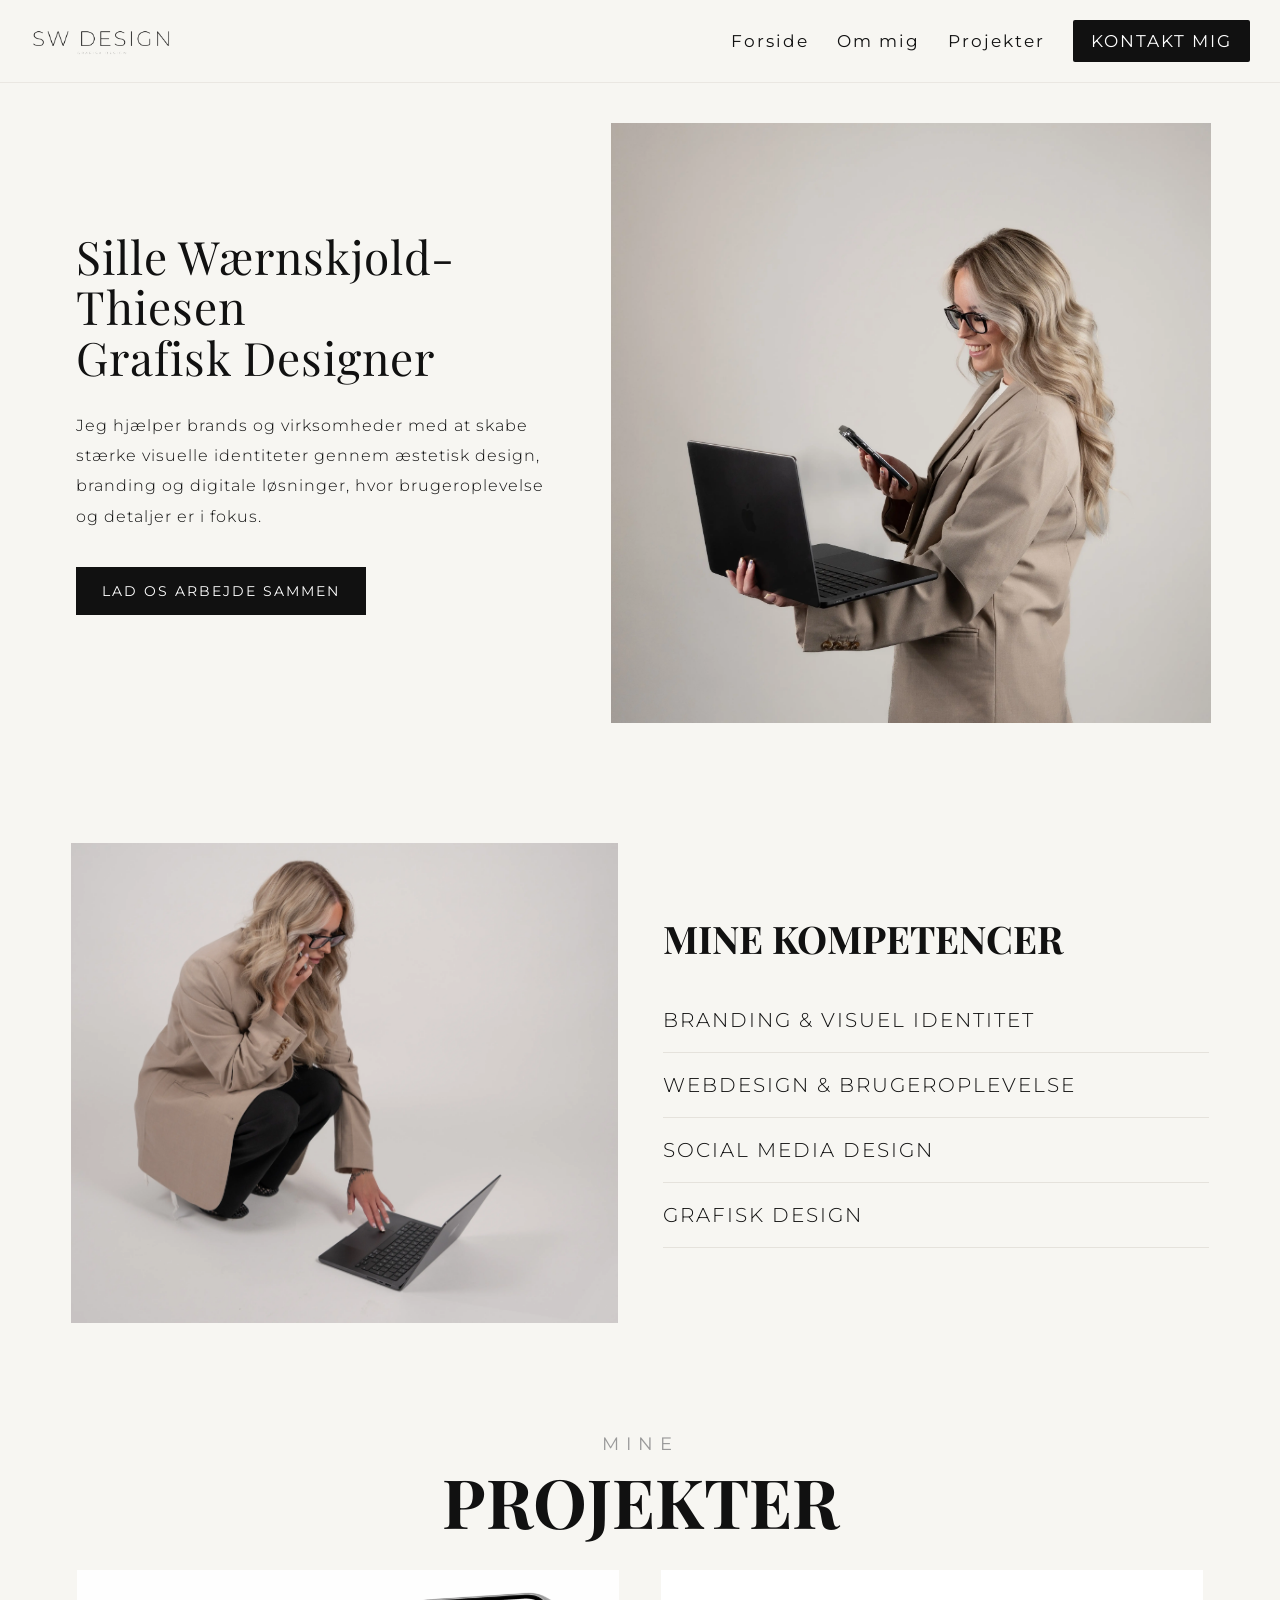
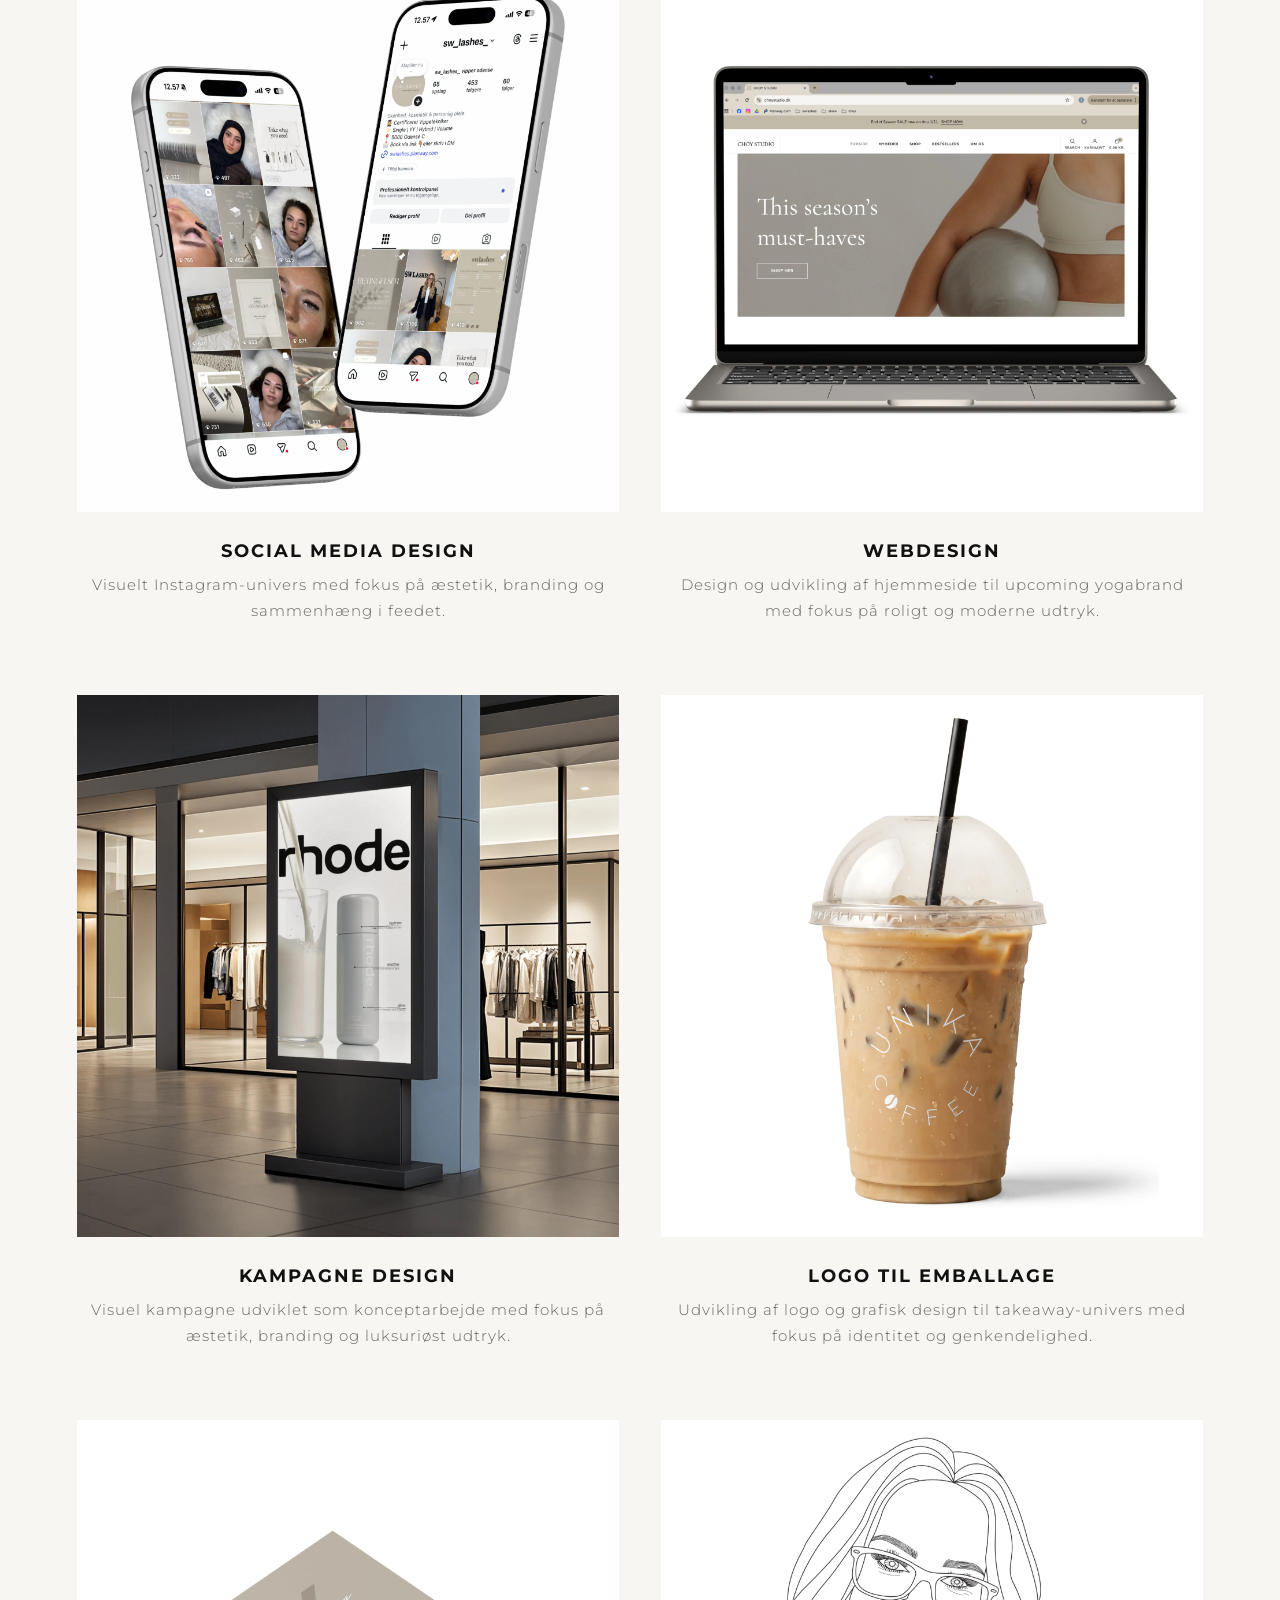
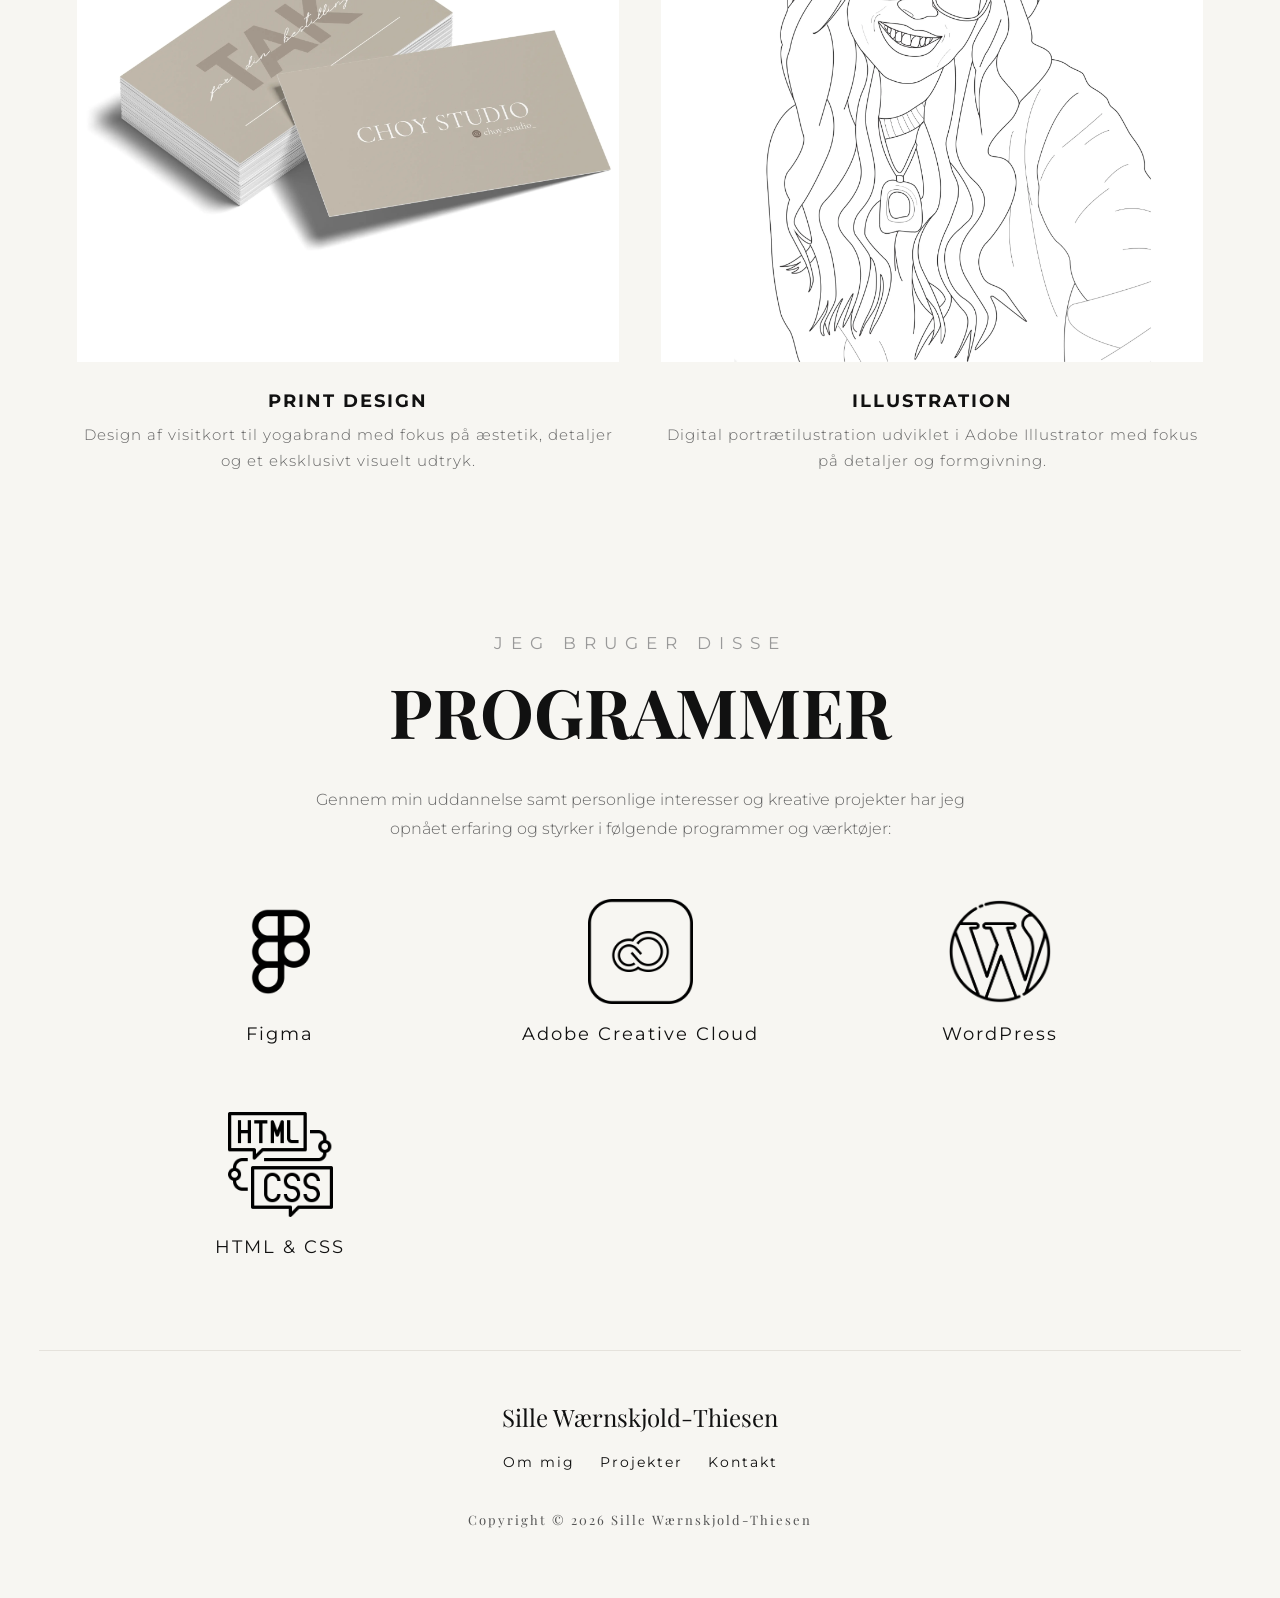
==== index.html @ eb6f465f "fjern canva + capcut" ====
<!doctype html>
<html lang="da">
  <!--“da“ betyder hjemmesiden er dansk-->
  <head>
    <!--“UTF-8“ gør, at siden kan vise specialtegn korrekt.-->
    <meta charset="UTF-8" />
    
    <meta name="viewport" content="width=device-width, initial-scale=1.0" />

    <!--------------------------------------->
    <!-------------GOOGLE FONTS-------------->
    <!--------------------------------------->
    <link rel="preconnect" href="https://fonts.googleapis.com" />
    <link rel="preconnect" href="https://fonts.gstatic.com" crossorigin />
    <link
      href="https://fonts.googleapis.com/css2?family=Montserrat:wght@300;400;500;600&family=Playfair+Display:wght@400;500;600&display=swap"
      rel="stylesheet"
    />
    <!--------------------------------------->
    <!-----------ICONER fra nettet----------->
    <!--------------------------------------->
    <link
      rel="stylesheet"
      href="https://maxst.icons8.com/vue-static/landings/line-awesome/line-awesome/1.3.0/css/line-awesome.min.css"
    />

    <!--------------------------------------->
    <!------------------CSS------------------>
    <!--------------------------------------->
    <link rel="stylesheet" href="style.css?v=20"> 
    <!-- Versionsnummer til CSS for at undgå cache-problemer -->

    <title>Forside | Sille Wærnskjold-Thiesen</title>
  </head>

  <body>
    <header class="header">
      <a href="./index.html" class="logo">
        <img src="billeder/logo.webp" alt="Logo" />
      </a>

      <input type="checkbox" id="menu-toggle" />

      <label for="menu-toggle" class="menu-icon">
        <!--span bliver til de tre streger i hamburger-menuen.-->
        <span></span>
        <span></span>
        <span></span>
      </label>

      <nav class="nav">
        <!--class="active" viser hvilken side man er på.-->
        <a href="./index.html" class="active">Forside</a>
        <a href="./ommig.html">Om mig</a>
        <a href="./index.html#projekter">Projekter</a>
        <a href="./kontakt.html">KONTAKT MIG</a>
      </nav>
    </header>

    <main>
      <section class="hero">
        <div class="hero-img"></div>

        <div class="hero-text">
          <h1>Sille Wærnskjold-Thiesen<br />Grafisk Designer</h1>
          <p>
            Jeg hjælper brands og virksomheder med at skabe stærke 
            visuelle identiteter gennem æstetisk design, branding 
            og digitale løsninger, hvor brugeroplevelse og detaljer 
            er i fokus.
          </p>

            <!-- mailto: gør at der åbnes en mail til den mailadresse der står bagefter -->
            <!-- ?subject= bruges til at tilføje en emnelinje automatisk i mailen. -->
            <!-- %20 betyder mellemrum i URL’er -->
          <a
            href="mailto:sillewt@gmail.com?subject=Forespørgsel%20fra%20portfolio"
            class="hero-btn"
            >LAD OS ARBEJDE SAMMEN</a>
        </div>
      </section>

    <!--------------------------------------->
    <!-----------------INFO------------------>
    <!--------------------------------------->
      <section class="info">
        <div class="info-img"></div>
        <div class="info-text">
          <h2>MINE KOMPETENCER</h2>
          <p>BRANDING & VISUEL IDENTITET</p>
          <p>WEBDESIGN & BRUGEROPLEVELSE</p>
          <p>SOCIAL MEDIA DESIGN</p>
          <p>GRAFISK DESIGN</p>
        </div>
      </section>

    <!--------------------------------------->
    <!---------------PROJEKTER--------------->
    <!--------------------------------------->
      <section id="projekter" class="projekter">
        <p class="overline">MINE</p>
        <h2>PROJEKTER</h2>

    
        <div class="grid">
            <!-- Projektkort bliver klikbart og sender brugeren videre til projektsiden -->
            <a href="instasw.html" class="project-link">
          <article class="project-card">
            <img src="billeder/insta.webp" alt="Projekt 1" />
            <div class="project-text">
              <h3>Social Media Design</h3>
              <p>
                Visuelt Instagram-univers med fokus på æstetik, branding og
                sammenhæng i feedet.
              </p>
            </div>
          </article>
          </a>

          <a href="choy.html" class="project-link">
          <article class="project-card">
            <img src="billeder/choy.webp" alt="Projekt 2" />
            <div class="project-text">
              <h3>Webdesign</h3>
              <p>
                Design og udvikling af hjemmeside til upcoming yogabrand med
                fokus på roligt og moderne udtryk.
              </p>
            </div>
          </article>
          </a>

          <a href="rhode.html" class="project-link">
          <article class="project-card">
            <img src="billeder/rhode.webp" alt="Projekt 3" />
            <div class="project-text">
              <h3>Kampagne Design</h3>
              <p>
                Visuel kampagne udviklet som konceptarbejde med fokus på
                æstetik, branding og luksuriøst udtryk.
              </p>
            </div>
          </article>
          </a>

          <a href="unika.html" class="project-link">
          <article class="project-card">
            <img src="billeder/unika.webp" alt="Projekt 4" />
            <div class="project-text">
              <h3>Logo til emballage</h3>
              <p>
                Udvikling af logo og grafisk design til takeaway-univers med
                fokus på identitet og genkendelighed.
              </p>
            </div>
          </article>
          </a>

          <a href="visitkort.html" class="project-link">
          <article class="project-card">
            <img src="billeder/visitkort.webp?v=3" alt="Projekt 5" />
            <div class="project-text">
              <h3>Print Design</h3>
              <p>
                Design af visitkort til yogabrand med fokus på æstetik, detaljer og
                et eksklusivt visuelt udtryk.
              </p>
            </div>
          </article>
          </a>

          <a href="pentool.html" class="project-link">
          <article class="project-card">
            <img src="billeder/pentool.webp" alt="Projekt 6" />
            <div class="project-text">
              <h3>Illustration</h3>
              <p>
                Digital portrætilustration udviklet i Adobe Illustrator med
                fokus på detaljer og formgivning.
              </p>
            </div>
          </article>
          </a>
        </div>
      </section>

    <!--------------------------------------->
    <!--------------PROGRAMMER--------------->
    <!--------------------------------------->
<!-- Sektion der viser hvilke programmer og værktøjer jeg arbejder i -->
<section class="programmer">

  <!-- Lille overline -->
  <p class="overline">JEG BRUGER DISSE</p>

  <!-- Overskrift -->
  <h2>PROGRAMMER</h2>

   <!-- Beskrivende tekst -->
  <p class="programmer-text">
    Gennem min uddannelse samt personlige interesser og kreative projekter har jeg opnået erfaring og styrker i følgende programmer og værktøjer:
  </p>

  <!-- Grid med programmer -->
  <div class="program-grid">

    <!-- Programkort -->
    <div class="program-card">
      <img src="billeder/figma.webp" alt="Figma logo" />
      <p>Figma</p>
    </div>

    <div class="program-card">
      <img src="billeder/creativecloud.webp" alt="Creative Cloud logo" />
      <p> Adobe Creative Cloud</p>
    </div>

    <div class="program-card">
      <img src="billeder/wordpress.webp" alt="WordPress logo" />
      <p>WordPress</p>
    </div>

    <div class="program-card">
      <img src="billeder/coding.webp" alt="HTML og CSS logo" />
      <p>HTML & CSS</p>
    </div>

  </div>
</section>
    <!--------------------------------------->
    <!-----------------FOOTER---------------->
    <!--------------------------------------->
    <footer class="footer">
      <p>Sille Wærnskjold-Thiesen</p>

      <div class="footer-links">
        <a href="./ommig.html">Om mig</a>
        <a href="./index.html#projekter">Projekter</a>
        <a href="./kontakt.html">Kontakt</a>
      </div>

      <div class="footer-bottom">
        <p>Copyright © 2026 Sille Wærnskjold-Thiesen</p>
      </div>
    </footer>
  </body>
</html>
---- style.css ----
html {
  scroll-behavior: smooth;
}

/* * betyder alle elementer på siden er valgt*/
* {
  margin: 0;
  padding: 0;
  box-sizing: border-box;
}

/* Grundstyling for hele siden */
body {
  font-family: "Montserrat", sans-serif;
  background: #f7f6f2;
  color: #111;
}

/* HEADER */
/* Headeren indeholder logo og navigation */
.header {
  display: flex;
  justify-content: space-between;
  align-items: center;
  padding: 35px 38px;
  border-bottom: 1px solid #eae7e2;

  /* sticky gør at menuen følger med*/
  position: sticky;
  /* top 0 gør at den stopper helt i toppen */
  top: 0;
  z-index: 9999;

  background: #f7f6f2;
}

/* Logoet er klikbart og sender brugeren tilbage til forsiden */
.logo {
  font-size: 20px;
  letter-spacing: 4px;

  display: inline-flex; /* NY */
  align-items: center; /* NY */
  position: relative; /* NY */
  z-index: 2000; /* NY */
}

/* Styrer logoets størrelse */
.logo img {
  height: 70px;
  width: auto;
}

/* Checkboxen bruges til at åbne/lukke mobilmenuen uden JavaScript */
#menu-toggle {
  display: none;
}

/* Hamburgerikonet på mobil */
.menu-icon {
  display: flex;
  flex-direction: column;
  gap: 6px;
  cursor: pointer;
  z-index: 1001;
}

/* De tre streger i hamburgerikonet */
.menu-icon span {
  width: 32px;
  height: 2px;
  background: #111;
  display: block;
}

/* FULLSCREEN MENU - MOBIL */
/* Mobilmenuen fylder hele skærmen, men er skjult som standard */
.nav {
  position: fixed;
  inset: 0;
  background: #f7f6f2;
  display: none;
  flex-direction: column;
  justify-content: center;
  align-items: center;
  gap: 45px;
  z-index: 1000;
}

/* Styling af links i menuen */
.nav a {
  color: #111;
  text-decoration: none;
  font-size: 42px;
  transition: 0.3s;
  position: relative;
}

/* Laver en lille underline-effekt under menupunkter */
.nav a::after {
  content: "";
  position: absolute;
  left: 50%;
  bottom: -10px;
  width: 0;
  height: 1px;
  background: #111;
  transform: translateX(-50%);
  transition: 0.3s;
}

/* Underline bliver synlig ved hover */
.nav a:hover::after {
  width: 60%;
}

/* Hoverfarve på menulinks */
.nav a:hover {
  color: #cfc4b6;
  font-weight: 700;
}

/* Active viser hvilken side brugeren er på */
.nav a.active {
  color: #cfc4b6;
  font-weight: 700;
}

/* Når checkboxen er checked, vises mobilmenuen */
#menu-toggle:checked ~ .nav {
  display: flex;
}

/* HAMBURGER BLIVER TIL X */
/* Når menuen er åben, bliver de tre streger til et kryds */
#menu-toggle:checked + .menu-icon span {
  background: #111;
}

/* Første streg roteres */
#menu-toggle:checked + .menu-icon span:nth-child(1) {
  transform: rotate(45deg) translate(6px, 6px);
}

/* Midterste streg skjules */
#menu-toggle:checked + .menu-icon span:nth-child(2) {
  opacity: 0;
}

/* Nederste streg roteres modsat */
#menu-toggle:checked + .menu-icon span:nth-child(3) {
  transform: rotate(-45deg) translate(6px, -6px);
}

/* Generel knapklasse */
.btn {
  background: #111;
  color: #fff;
  padding: 12px 18px;
}

/* HERO */
/* Første sektion på forsiden med billede, overskrift, tekst og CTA */
.hero {
  padding: 55px 38px 80px;
}

/* Hero-billedet er sat ind via CSS for bedre kontrol over beskæring og layout */
.hero-img {
  width: 100%;
  aspect-ratio: 1 / 1;
  border: none;
  margin-bottom: 45px;

  background-image: url("billeder/mig9.webp");
  background-size: cover;
  background-position: center;
}

/* Stor overskrift i hero */
.hero-text h1 {
  font-family: "Playfair Display", serif;
  font-size: 32px;
  font-weight: 400;
  letter-spacing: 4px;
  line-height: 1.25;
  margin-bottom: 35px;
}

/* Brødtekst i hero */
.hero-text p {
  font-family: "Montserrat", sans-serif;
  font-size: 17px;
  font-weight: 300;
  letter-spacing: 1px;
  line-height: 1.8;
  margin-bottom: 45px;
}

/* Sort CTA-knap */
.hero-btn {
  display: inline-block;
  background-color: #111;
  color: #fff;
  border: 1px solid #111;
  padding: 14px 25px;
  text-decoration: none;
  font-size: 14px;
  letter-spacing: 2px;
}

/* Hover-effekt på CTA-knap */
.hero-btn:hover {
  background-color: #cfc4b6;
  border: 1px solid #111;
  color: #111;
  transition: 0.3s;
}

/* INFO */
/* Kompetence-sektion med billede og liste */
.info {
  padding: 40px 38px;
}

/* Billedet er et layoutbillede sat ind via CSS */
/* Billedet over KOMPETENCER */
.info-img {
  width: 100%;
  height: 400px; /* ← ændr størrelse her */
  margin-bottom: 20px;

  background-image: url("billeder/mig10.webp");
  background-size: cover;
  background-position: center;
}

/* Overskrift til kompetencelinjer */
.info-text h2 {
  font-family: "Playfair Display", serif;
  font-size: 42px;
  margin-bottom: 35px;
  line-height: 1.1;
}

/* Kompetencelinjer */
.info-text p {
  font-family: "Montserrat", sans-serif;
  font-size: 25px;
  font-weight: 300;
  letter-spacing: 2px;
  padding: 25px 0;
  border-bottom: 1px solid #e5e2dc;
  text-transform: uppercase;
  color: #111;
}

/* PROJEKTER */
/* Projektsektion på forsiden */
.projekter {
  padding: 40px 38px;

  /* Gør at anchor-linket stopper lidt før sektionen, så sticky header ikke dækker overskriften */
  scroll-margin-top: 140px;
}

/* Grid til projektkort. Mobile first: 1 kolonne */
.grid {
  display: grid;
  grid-template-columns: 1fr;
  gap: 30px;
}

/* Hvert projektkort */
.project-card {
  max-width: 100%;
  margin: 0 auto;
  background-size: contain;
  background-repeat: no-repeat;
  background-position: center;
}

/* Projektbilleder. object-fit: cover beskærer billederne pænt i samme format */
.project-card img {
  width: 100%;
  aspect-ratio: 1 / 1;
  object-fit: cover;
  display: block;
  margin-bottom: 10px;
}

/* Tekst under projekter */
.project-text {
  text-align: center;
  padding-top: 18px;
}

/* Lille tekst over overskrift, “MINE” */
.overline {
  text-align: center;
  font-size: 22px;
  letter-spacing: 8px;
  color: #999;
  margin-bottom: 12px;
}

/* Stor projekttitel */
.projekter h2 {
  font-family: "Playfair Display", serif;
  font-size: 50px;
  text-align: center;
  margin-bottom: 30px;
}

/* Projekttitel under billede */
.project-text h3 {
  font-family: "Montserrat", sans-serif;
  font-size: 20px;
  letter-spacing: 2px;
  text-transform: uppercase;
  margin-bottom: 6px;
}

/* Projektbeskrivelse */
.project-text p {
  font-size: 17px;
  font-weight: 300;
  line-height: 1.8;
  letter-spacing: 1px;
  color: #666;
  max-width: 700px;
  margin: 0 auto 30px;
}

/* Fjerner standard link-styling og gør hele projektkortet klikbart */
.project-link {
  text-decoration: none;
  color: inherit;
  display: block;
}

/* Hover-effekt på projektbilleder */
.project-link:hover .project-card img {
  opacity: 0.65;
  filter: brightness(0.9);
  transform: scale(1.02);
  transition: 0.3s ease;
}

/* KONTAKT */
/* Kontaktsektionens mobil-layout */
.kontakt {
  padding: 40px 38px;
  border-top: 1px solid #e5e2dc;
  margin-top: 40px;
}

/* BILLEDE i Kontakt mig side */
/* Kontaktbillede sat ind via CSS for at kunne styre størrelse og beskæring */
.kontakt-img {
  width: 100%;
  height: 380px;
  margin-bottom: 20px;

  background-image: url("billeder/mig6.webp");
  background-size: cover;
  /* % betyder hvilke del på billede man vil se */
  /* Jo højere tal = jo mere ser man af højre side af billedet*/
  background-position: 85% center;
}

/* CONTENT */
/* Kontaktoverskrift */
.kontakt-content h2 {
  font-family: "Playfair Display", serif;
  font-size: 48px;
  line-height: 1.1;
  margin-bottom: 35px;
}

/* Lille justering af indholdets placering */
.kontakt-content {
  padding: 0 1px;
}

/* LISTE */
/* Kontaktinformationer ligger under hinanden på mobil */
.kontakt-items {
  display: flex;
  flex-direction: column;
  gap: 25px;
  margin-bottom: 35px;
}

/* Små labels som Adresse, Mail, Telefonnummer */
.kontakt-item h4 {
  font-family: "Montserrat", sans-serif;
  font-size: 20px;
  letter-spacing: 4px;
  text-transform: uppercase;
  margin-bottom: 6px;
}

/* Selve kontaktteksten */
.kontakt-item p {
  font-size: 18px;
  color: #555;
}
/* lad os arbejde sammen tekst i kontakt mig */
.kontakt-cta {
  display: block;
  width: fit-content;
  margin: 0 0 0 auto;

  font-size: 13px;
  letter-spacing: 4px;
  text-transform: uppercase;

  color: #111; /* gør teksten sort */
  text-decoration: none; /* fjerner default underline */

  border-bottom: 1px solid #111; /* din egen streg */
  padding-bottom: 6px;
}

/* Hover på kontakt CTA */
.kontakt-cta:hover {
  color: #cfc4b6;
}

/* IKONER */
/* Sociale ikoner */
.kontakt-icons {
  display: flex;
  justify-content: flex-start;
  align-items: center;
  gap: 35px;
  font-size: 40px;
  margin: 35px 0 30px;
}

/* Links omkring ikoner */
.kontakt-icons a {
  display: inline-flex;
  color: #111;
  text-decoration: none;
  transition: 0.3s;
}

/* Hoverfarve på ikoner */
.kontakt-icons a:hover {
  color: #cfc4b6;
}

/* OM MIG SIDE */
/* Sektionen på om mig-siden */
.about-page {
  padding: 55px 38px 80px;
}

/* Om mig overskrift */
.about-text h1 {
  font-family: "Playfair Display", serif;
  font-size: 50px;
  text-align: left;
  margin-bottom: 20px;
}

/* Navn/underoverskrift */
.about-text h3 {
  font-family: "Montserrat", sans-serif;
  font-size: 35px;
  font-weight: 400;
  margin-bottom: 28px;
}

/* Brødtekst på om mig-siden */
.about-text p {
  font-size: 14px;
  font-weight: 300;
  letter-spacing: 1px;
  line-height: 1.8;
  margin-bottom: 22px;
}

/* Jeg valgte background-image til hero- og layoutbillederne, fordi det var nemmere for mig
at have kontrol over størrelse, beskæring og responsivt layout.*/
.about-img {
  width: 100%;
  aspect-ratio: 4 / 5;
  background-image: url("billeder/mig8.webp");
  background-size: cover;
  background-position: center;
  margin-top: 40px;
}

/* PROGRAMMER */
/* Sektion med programmer og værktøjer */
.programmer {
  padding: 90px 38px 10px;
  text-align: center;
}

/* Lille tekst over overskrift */
.programmer .overline {
  text-align: center;
  font-size: 17px;
  letter-spacing: 8px;
  color: #999;
  margin-bottom: 12px;
}

/* Stor overskrift ligesom projekter */
.programmer h2 {
  font-family: "Playfair Display", serif;
  font-size: 45px;
  text-align: center;
  margin-bottom: 30px;
}

/* Tekst under PROGRAMMER */
.programmer-text {
  font-size: 15px;
  font-weight: 300;
  line-height: 1.7;
  color: #666;

  max-width: 330px;
  margin: 0 auto 60px;
}

/* Grid med 1 kolonne på mobil */
.program-grid {
  display: grid;
  grid-template-columns: repeat(2, minmax(0, 1fr));
  gap: 45px 22px;
  max-width: 100%;
  margin: 0 auto;
}

/* Hvert programkort */
.program-card {
  display: flex;
  flex-direction: column;
  align-items: center;
}

/* Logoer */
.program-card img {
  width: 80px;
  height: 80px;
  object-fit: contain;
  margin-bottom: 18px;
}

/* Tekst under logo */
.program-card p {
  font-size: 14px;
  letter-spacing: 2px;
  line-height: 1.4;
  text-align: center;
}

/* Footer-sektion */
/* Footeren afslutter siden med navn, navigation og copyright */
.footer {
  margin-top: 80px;
  padding: 50px 38px;
  border-top: 1px solid #e5e2dc;
  text-align: center;
}

/* Styling af navn/overskrift i footeren */
.footer p {
  font-family: "Playfair Display", serif;
  font-size: 24px;
  margin-bottom: 20px;
}

/* Navigation i footeren */
.footer-links {
  display: flex;
  justify-content: center;
  gap: 25px;
  margin-bottom: 20px;
}

/* Styling af links i footeren */
.footer-links a {
  text-decoration: none;
  color: #111;
  font-size: 14px;
  letter-spacing: 2px;
  transition: 0.3s;
}

/* Hover-effekt på footer-links */
.footer-links a:hover {
  color: #cfc4b6;
}

/* Lille tekst i footeren */
.footer span {
  font-size: 12px;
  letter-spacing: 2px;
  color: #888;
}

/* Nederste del af footeren med copyright */
.footer-bottom {
  margin-top: 40px;
}

/* Styling af copyright-tekst */
.footer-bottom p {
  font-size: 13px;
  letter-spacing: 2px;
  color: #555;
}

/* ----------------------------------- */
/* PROJEKTSIDER */
/* ----------------------------------- */

/* Hero-sektion øverst på projektsiden */
.ppage-hero {
  padding: 40px 8% 30px;

  background-color: #f7f6f2;
}

/* Wrapper til projektbillede */
.ppage-image {
  display: flex;
  justify-content: center;

  margin-bottom: 20px;
}

/* Selve projektbilledet */
.ppage-image img {
  width: 100%;
  max-width: 430px;

  height: auto;

  display: block;
}

/* Tekstområde øverst */
.ppage-text {
  text-align: center;
}

/* Lille label over overskriften */
.ppage-label {
  font-family: "Montserrat", sans-serif;

  font-size: 14px;

  letter-spacing: 6px;

  text-transform: uppercase;

  margin-bottom: 20px;

  color: #8b8b8b;
}

/* Stor hovedoverskrift */
.ppage-text h1 {
  font-family: "Playfair Display", serif;

  font-size: 44px;

  font-weight: 500;

  line-height: 1.05;

  letter-spacing: 6px;

  text-transform: uppercase;

  margin-bottom: 30px;
}

h1.illustration-title {
  font-size: 38px !important;
}

/* Brødtekst under overskrift */
.ppage-text p {
  font-family: "Montserrat", sans-serif;

  font-size: 17px;

  line-height: 1.9;

  letter-spacing: 0.5px;

  color: #555;
}

/* ----------------------------------- */
/* ---------SEKTION UNDER HERO-------- */
/* ------UNDER ENKELT PROJEKTSIDE----- */
/* ----------------------------------- */

/* Denne styling gælder for ALT indholdet under hero-sektionen.
OM PROJEKTET, DESIGNMÆSSIGE VALG, FAGLIGT UDBYTTE og knappen nederst */
.ppage-content {
  /* Luft omkring hele området
  luft i top = 20px
  luft i siderne = 8%
  luft i bund = 100px */
  padding: 20px 8% 100px;

  display: flex;
  flex-direction: column;

  gap: 70px;
}

/* ----------------------------------- */
/* SEKTIONER */
/* ----------------------------------- */

/* Container omkring hver tekstsektion
fx: OM PROJEKTET, DESIGNMÆSSIGE VALG osv. */
.ppage-box {
  width: 90%;

  margin: 0 auto;
}

/* Overskrifter: OM PROJEKTET, DESIGNMÆSSIGE VALG & FAGLIGT UDBYTTE */
.ppage-box h2 {
  font-family: "Playfair Display", serif;

  font-size: 22px;

  font-weight: 400;

  line-height: 1.3;

  letter-spacing: 6px;

  text-transform: uppercase;

  margin-bottom: 14px;

  text-align: left;
}

/* Brødtekst under OM PROJEKTET-overskrifterne */
.ppage-box p {
  font-family: "Montserrat", sans-serif;

  font-size: 15px;

  font-weight: 300;

  line-height: 1.8;

  letter-spacing: 0.3px;

  color: #5a5a5a;

  text-align: left;

  max-width: none;
}

/* Linje mellem overskrift og content */
.ppage-divider {
  width: 78%;

  height: 1px;

  background-color: #cfc7be;

  margin: 30px auto 30px auto;
}

/* Knap nederst på projektsiden */
.ppage-content .hero-btn {
  display: inline-flex;

  /* Gør knappen lige så bred som teksten */
  width: fit-content;

  /* Luft inde i knappen */
  padding: 18px 34px;

  margin-left: 0;

  margin-top: 55px;

  text-transform: uppercase;

  letter-spacing: 2px;
}

/* Luft under sidste sektion */
.ppage-box:last-child {
  margin-bottom: 50px;
}

/* TABLET / DESKTOP */
/* Alt herinde gælder kun skærme fra 768px og op */
@media (min-width: 768px) {
  /* Skjuler hamburgerikonet på større skærme */
  .menu-icon {
    display: none;
  }

  /* Giver siden en max-bredde og centrerer den */
  main {
    max-width: 1250px;
    margin: 0 auto;
    padding: 0 24px;
  }

  /* Gør headeren lavere på desktop */
  .header {
    padding: 15px 30px;
  }

  .logo img {
    height: 52px;
  }

  /* Navigationen i headeren på desktop */
  /* Menuen bliver vist vandret i stedet for fullscreen som på mobil */
  .nav {
    display: flex;
    position: static;
    flex-direction: row;
    background: none;
    gap: 28px;
    z-index: auto;
  }

  /* Styling af links i desktop-menuen */
  .nav a {
    color: #111;
    font-size: 17px;
    letter-spacing: 2px;
  }

  /* Active styling på desktop gøres mere neutral */
  .nav a.active {
    color: #111;
    font-weight: 400;
  }

  /* Sidste menupunkt bliver til en sort CTA-knap */
  .nav a:last-child {
    background-color: #111;
    color: #fff;
    padding: 11px 18px;
    border-radius: 2px;
    letter-spacing: 2px;
  }

  /* Hover på sort CTA-knap */
  .nav a:last-child:hover {
    background-color: #cfc4b6;
    color: #111;
  }

  /* Fjerner underline-effekten fra CTA-knappen */
  .nav a:last-child::after {
    display: none;
  }

  /* ----------------------------------- */
  /* Hero-sektion på forsiden */
  /* Hero-sektionen bliver lavet som et 2-kolonne layout på desktop */
  /* ----------------------------------- */
  .hero {
    display: flex;
    flex-direction: row-reverse;
    gap: 55px;
    align-items: center;
    padding: 40px 30px 50px;
  }

  /* Justerer størrelsen på forside-billedet */
  .hero-img {
    width: 100%;
    max-width: 600px;
    margin-bottom: 0;
  }

  /* Justerer bredden på tekst-indholdet */
  .hero-text {
    width: 42%;
  }

  /* Styling af den store overskrift i hero-sektionen */
  .hero-text h1 {
    font-family: "Playfair Display", serif;
    font-size: 46px;
    line-height: 1.1;
    letter-spacing: 1px;
    margin-bottom: 28px;
  }

  /* Styling af brødteksten i hero-sektionen */
  .hero-text p {
    font-size: 16px;
    line-height: 1.9;
    margin-bottom: 35px;
  }

  /* Kompetence-sektion på forsiden */
  /* Sektionen bliver lavet som et 2-kolonne layout på desktop */
  .info {
    display: grid;
    grid-template-columns: 1fr 1fr;
    gap: 45px;
    padding: 70px 32px;
  }

  /* Justerer størrelsen på billedet i kompetence-sektionen */
  .info-img {
    width: 100%;
    height: 480px;
    margin-bottom: 0;
  }

  /* Centrerer teksten lodret ved siden af billedet */
  .info-text {
    display: flex;
    flex-direction: column;
    justify-content: center;
  }

  .info-text h2 {
    font-size: 38px;
    margin-bottom: 28px;
  }

  /* Styling af tekstlinjerne i info-sektionen */
  .info-text p {
    font-size: 20px;
    font-weight: 300;
    letter-spacing: 2px;
    padding: 20px 0;
    border-bottom: 1px solid #e5e2dc;
  }

  /* Projekter vises i 2 kolonner på desktop */
  .grid {
    grid-template-columns: repeat(2, 1fr);
    gap: 42px;
  }

  /* Kontakt desktop-layout */
  .kontakt {
    border-top: none;
    padding-top: 0;
  }

  /* Fjerner ekstra pseudo-element/streg over sektionen */
  .kontakt::before {
    display: none;
  }

  /* Styling og placering af kontaktbilledet på desktop */
  .kontakt-img {
    width: 100%;
    height: 330px;
    margin-bottom: 10px;
    margin-top: -10px;
  }

  /* Sørger for at kontaktindholdet fylder hele containeren */
  .kontakt-content {
    max-width: 100%;
  }

  /* kontakt mig overskrift*/
  .kontakt-content h2 {
    font-size: 52px;
    margin-bottom: 28px;
  }

  /* Kontaktinfo lægges i grid på desktop */
  .kontakt-items {
    display: grid;
    grid-template-columns: 1fr 1fr;
    gap: 35px 60px;
    margin-bottom: 50px;
  }

  /* Kontaktinformationerne placeres manuelt i grid-layoutet på desktop */
  .kontakt-item:nth-child(1) {
    grid-column: 1;
    grid-row: 1;
  }

  .kontakt-item:nth-child(2) {
    grid-column: 1;
    grid-row: 2;
  }

  .kontakt-item:nth-child(3) {
    grid-column: 2;
    grid-row: 1;
  }

  /* Styling af overskrifter som Adresse, Mail og Telefonnummer */
  .kontakt-item h4 {
    font-size: 13px;
    letter-spacing: 4px;
    margin-bottom: 10px;
  }

  /* Styling af selve kontaktteksten */
  .kontakt-item p {
    font-size: 15px;
    line-height: 1.8;
  }

  /* Nederste del af kontaktsektionen bliver lavet som et grid på desktop */
  .kontakt-bottom {
    display: grid;
    grid-template-columns: 1fr 1fr;
    align-items: start;
    margin-top: -20px;
  }

  /* Sociale ikoner placeres i højre kolonne og justeres visuelt */
  .kontakt-icons {
    display: flex;
    justify-content: flex-start;
    gap: 24px;
    grid-column: 2;
    margin-top: -80px;
    padding-left: 30px;
  }

  /* Gør ikonerne større på desktop */
  .kontakt-icons a {
    font-size: 26px;
  }

  /* CTA-link placeres nederst i højre side */
  .kontakt-cta {
    grid-column: 2;
    justify-self: end;
    margin-top: -35px;
    font-size: 11px;
    letter-spacing: 3px;
  }

  /* ----------------------------------- */
  /* --------------OM MIG--------------- */
  /* ----------------------------------- */
  /* Om mig siden bliver 2 kolonner på desktop */
  .about-page {
    display: grid;
    /* Laver 2 lige store kolonner */
    grid-template-columns: 1fr 1fr;
    /* Afstand mellem tekst og billede */
    gap: 45px;
    /* Sørger for at tekst og billede starter øverst */
    align-items: start;
    padding: 45px 32px 60px;
  }

  /* Fjerner ekstra luft over billedet på desktop */
  .about-img {
    max-width: 480px;
    justify-self: end;
    margin-top: 0;
  }

  /* Stor hovedoverskrift "OM MIG" */
  .about-text h1 {
    font-size: 50px;
    /* Luft under overskriften */
    margin-bottom: 16px;
  }

  /* Navn under overskriften */
  .about-text h3 {
    font-size: 34px;
    /* Luft mellem navn og brødtekst */
    margin-bottom: 24px;
    /* Gør teksten mindre fed */
    font-weight: 400;
  }

  /* Brødtekst på om mig siden */
  .about-text p {
    font-size: 15px;
    /* Gør teksten mere læsevenlig */
    line-height: 1.5;
    /* Lille afstand mellem bogstaver */
    letter-spacing: 0.3px;
    margin-bottom: 18px;
  }

  /* stor tekst under projektbiller */
  .project-text h3 {
    font-size: 18px;
    letter-spacing: 2px;
    margin-bottom: 10px;
  }

  /* lille tekst under projektbiller  */
  .project-text p {
    font-size: 15px;
    line-height: 1.7;
  }

  /* styler “MINE“ tekst under projekter på desktop  */
  .overline {
    font-size: 18px;
    letter-spacing: 7px;
  }

  /* styler “PROJEKTER“ overskrift under projekter på desktop  */
  .projekter h2 {
    font-size: 68px;
    line-height: 1;
    margin-bottom: 35px;
  }
  /* ----------------------------------- */
  /* -----PROGRAMMER - desktop layout--- */
  /* ----------------------------------- */

  .programmer h2 {
    font-size: 68px;
  }

  .program-grid {
    display: grid;
    grid-template-columns: repeat(3, 1fr);

    /* Mere luft mellem logoerne */
    gap: 65px 80px;

    /* Gør sektionen bredere */
    max-width: 1000px;

    margin: 0 auto;
  }

  /* Gør logoerne større på desktop */
  .program-card img {
    width: 105px;
    height: 105px;
    object-fit: contain;

    margin-bottom: 18px;
  }

  /* Gør teksten større under logoerne */
  .program-card p {
    font-size: 18px;
    letter-spacing: 2px;
  }

  .programmer-text {
    font-size: 16px;
    line-height: 1.8;
    max-width: 650px;
    margin: 0 auto 55px;
  }

  /* ----------------------------------- */
  /* PROJEKTSIDER */
  /* ----------------------------------- */
  /* Hele indholdsområdet på projektsiden */
  .ppage-content {
    padding: 80px 0;

    /* Lægger elementerne under hinanden */
    display: flex;
    flex-direction: column;

    /* Luft mellem sektionerne */
    gap: 55px;

    /* Maks bredde på indholdet */
    max-width: 850px;

    /* Centrerer hele sektionen */
    margin: 0 auto;
  }

  /* Container til projektbilledet */
  .ppage-image {
    margin-bottom: 0;
  }

  /* Selve projektbilledet */
  .ppage-image img {
    /* Maks størrelse på billedet */
    max-width: 500px;
    /* Luft under billedet */
    margin-bottom: 15px;
  }

  /* Lille tekst over overskriften - Portfolio projekt - */
  .ppage-label {
    /* Gør teksten til store bogstaver */
    text-transform: uppercase;
    /* Afstand mellem bogstaver */
    letter-spacing: 2px;
  }

  /* Stor hovedoverskrift - title navn på projekt */
  .ppage-text h1 {
    /* Størrelse på overskriften */
    font-size: 55px;
    /* Ingen ekstra bogstavafstand */
    letter-spacing: 0;
  }

  /* Tekstområde øverst i en box */
  .ppage-text {
    /* Fylder hele bredden */
    width: 100%;
    /* Maks bredde */
    max-width: 900px;

    /* Centrerer tekstboksen */
    margin: 0 auto;

    text-align: center;
  }

  /* Brødtekst under overskriften */
  .ppage-text p {
    font-size: 17px;
    line-height: 1.9;
  }

  /* Den tynde linje mellem sektionerne */
  .ppage-divider {
    /* Bredden på linjen */
    width: 650px;

    /* Sørger for at den ikke går udenfor mobilen */
    max-width: 100%;

    /* Højde på linjen */
    height: 1px;

    background-color: #cfc7be;

    /* Luft over og under + centrerer linjen */
    margin: 60px auto;
  }

  /* Alt tekstindhold i indholdssektionen venstrestilles */
  .ppage-content h2,
  .ppage-content p {
    text-align: left;
  }

  /* Boks til de nederste tekstsektioner */
  .ppage-box {
    /* Bredde på tekstområdet */
    width: 850px;

    /* Responsiv på mindre skærme */
    max-width: 100%;

    margin: 0 auto;
  }

  /* Overskrift i tekstboksene */
  .ppage-box h2 {
    /* Venstrestiller overskriften */
    text-align: left;
    /* Fjerner ekstra venstre margin */
    margin-left: 0;
    /* Størrelse på overskrift */
    font-size: 24px;
    margin-bottom: 14px;
  }

  /* Brødtekst i tekstboksene */
  .ppage-box p {
    /* Venstrestiller teksten */
    text-align: left;
    /* Fjerner ekstra venstre margin */
    margin-left: 0;
    /* Størrelse på brødtekst */
    font-size: 17px;

    line-height: 1.9;
  }
}
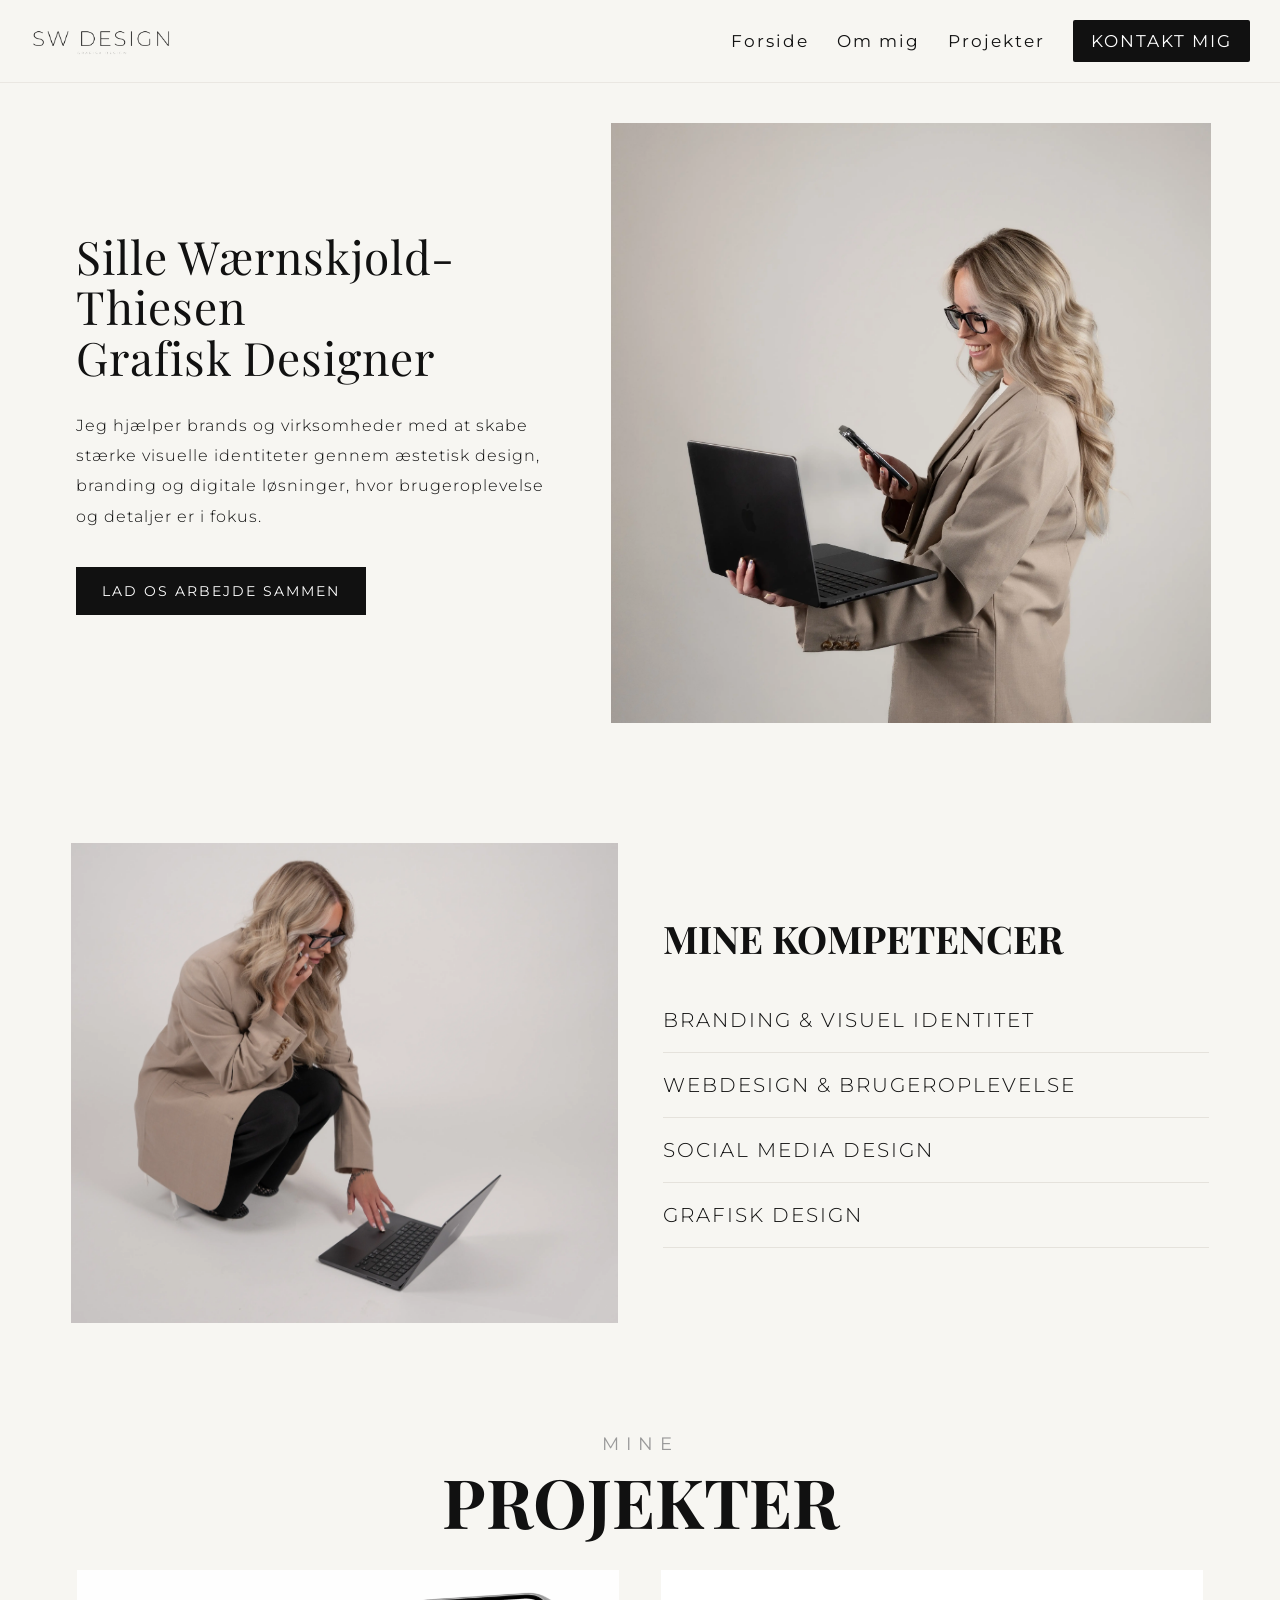
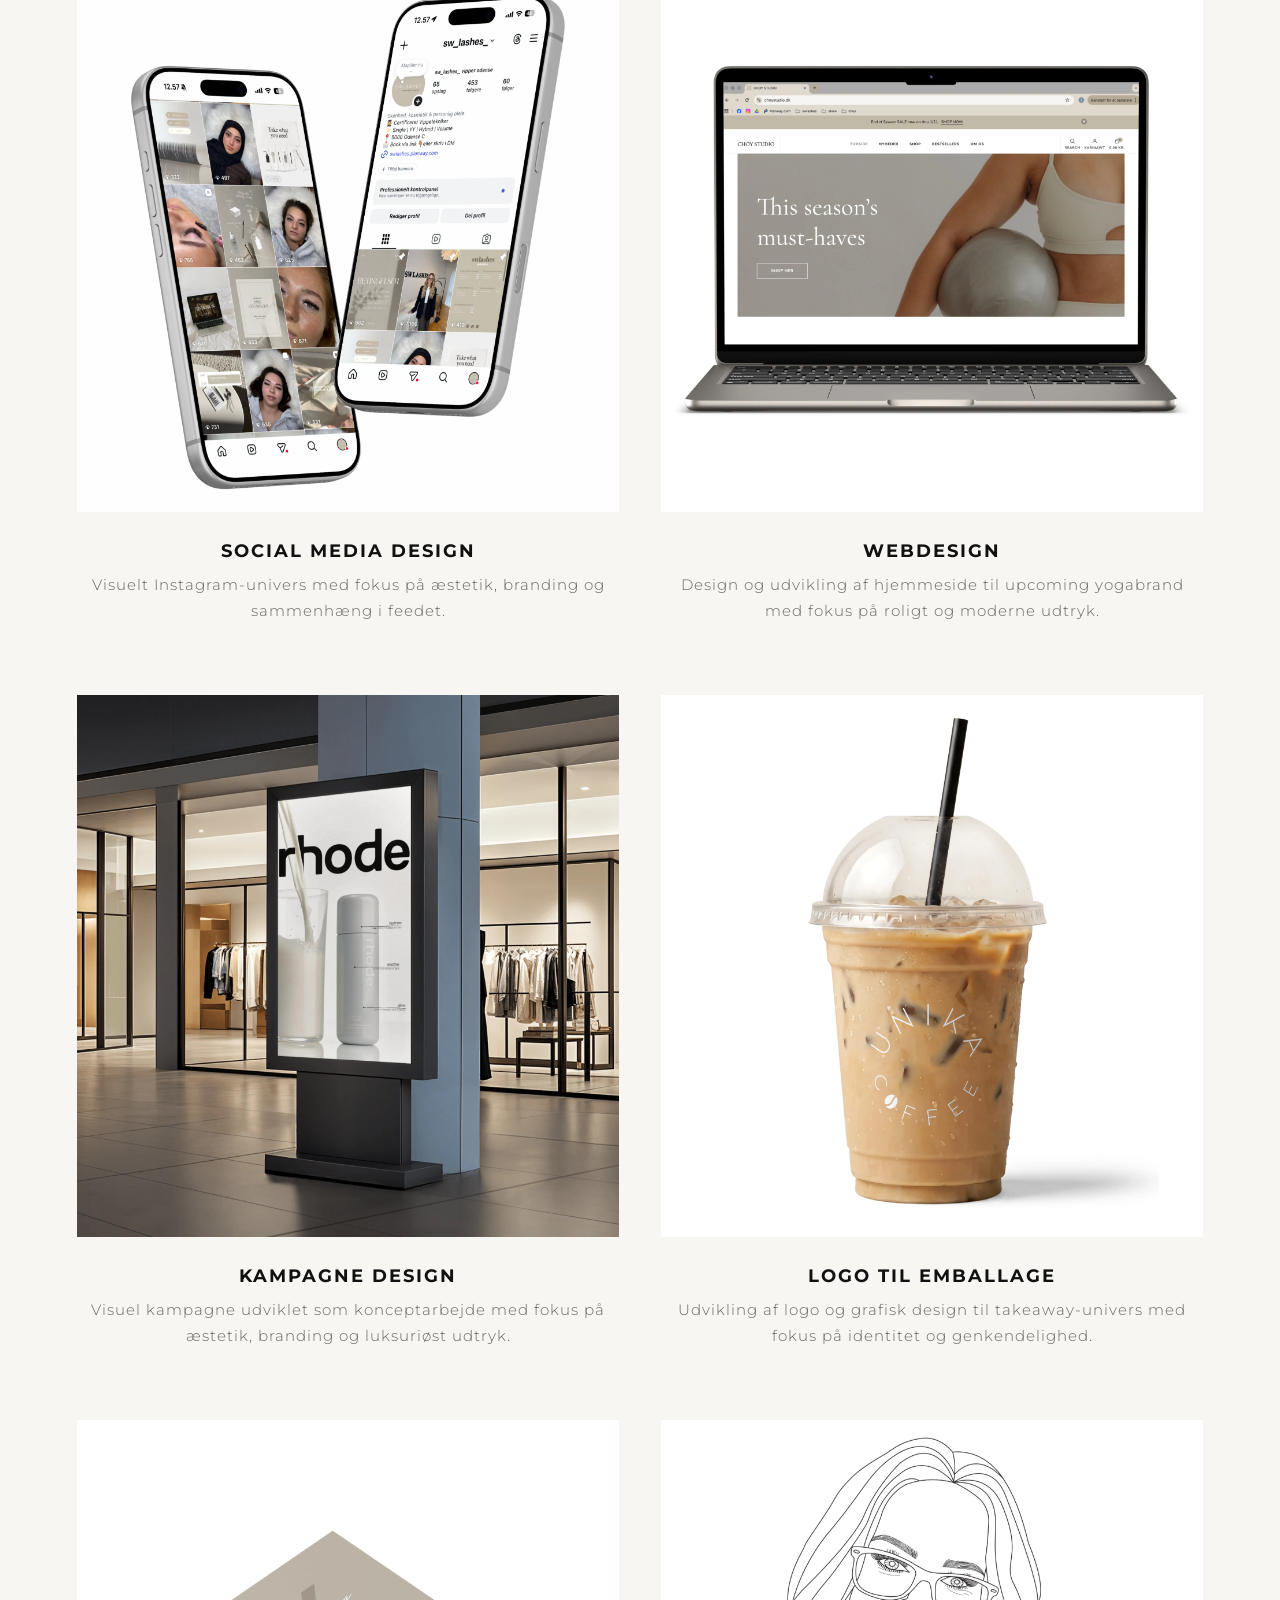
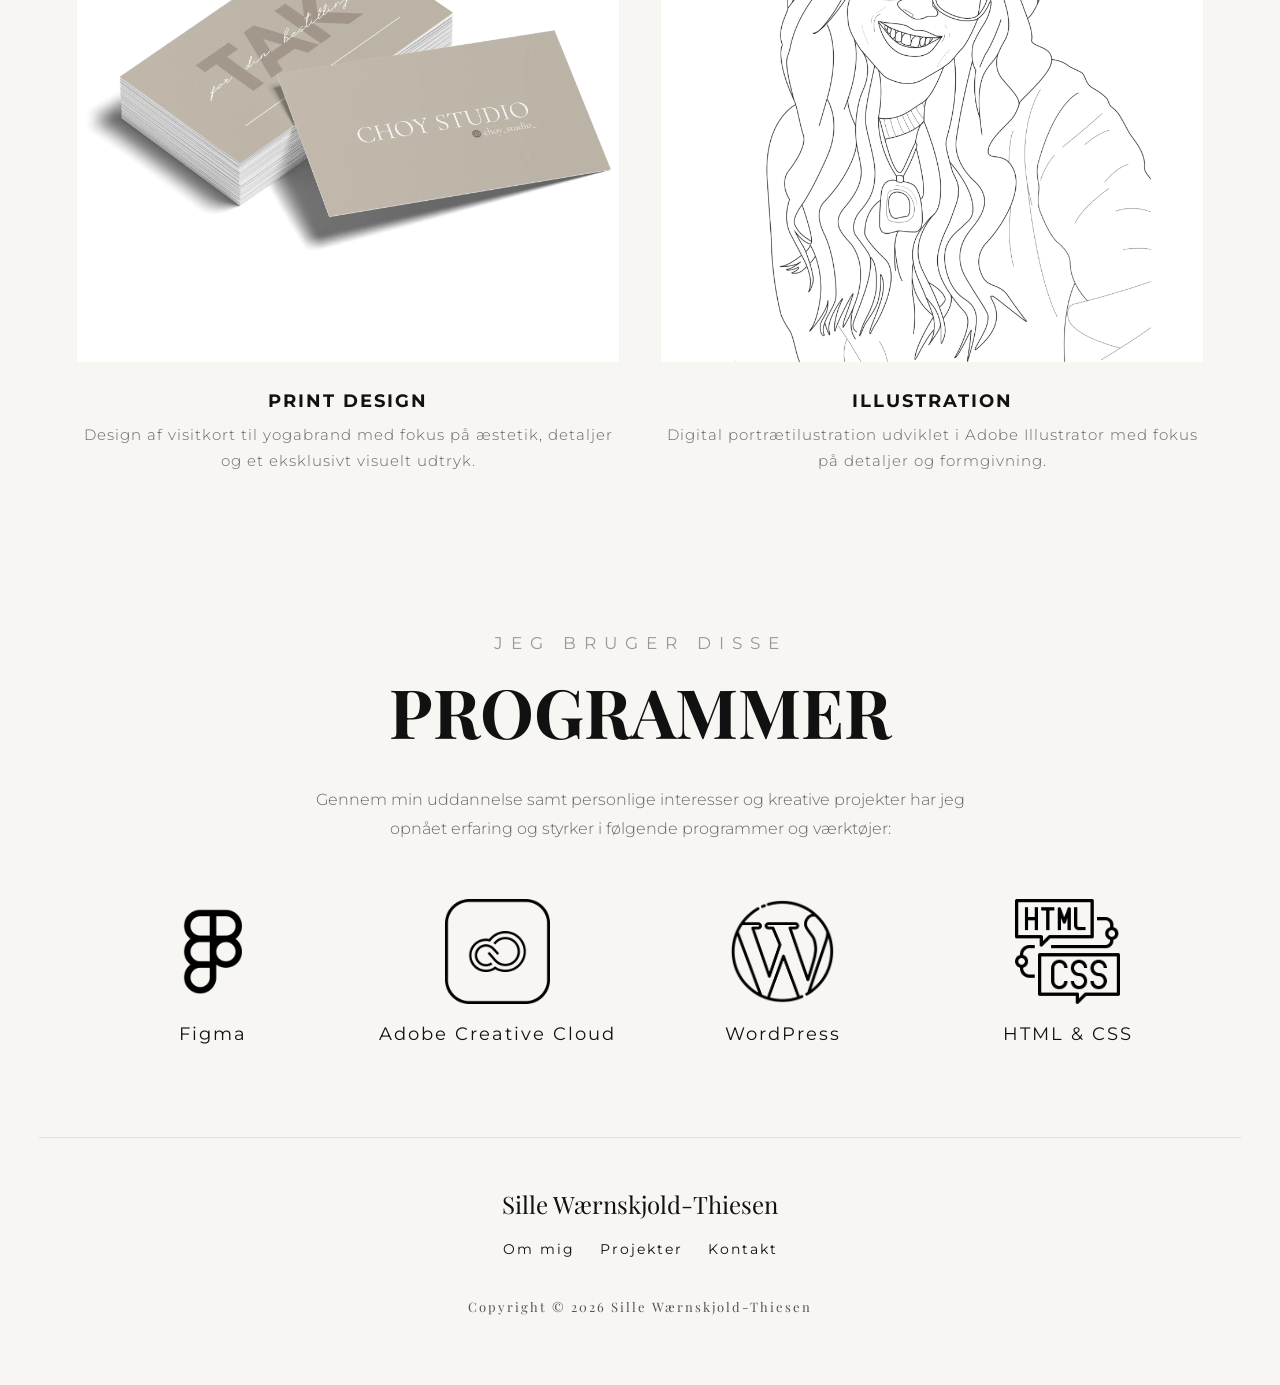
==== commit 27f5c31f: "." ====
--- a/index.html
+++ b/index.html
@@ -27,7 +27,7 @@
     <!--------------------------------------->
     <!------------------CSS------------------>
     <!--------------------------------------->
-    <link rel="stylesheet" href="style.css?v=20"> 
+    <link rel="stylesheet" href="style.css?v=21"> 
     <!-- Versionsnummer til CSS for at undgå cache-problemer -->
 
     <title>Forside | Sille Wærnskjold-Thiesen</title>
--- a/style.css
+++ b/style.css
@@ -1139,13 +1139,13 @@
 
   .program-grid {
     display: grid;
-    grid-template-columns: repeat(3, 1fr);
+    grid-template-columns: repeat(4, 1fr);
 
     /* Mere luft mellem logoerne */
-    gap: 65px 80px;
+    gap: 50px 40px;
 
     /* Gør sektionen bredere */
-    max-width: 1000px;
+    max-width: 1100px;
 
     margin: 0 auto;
   }
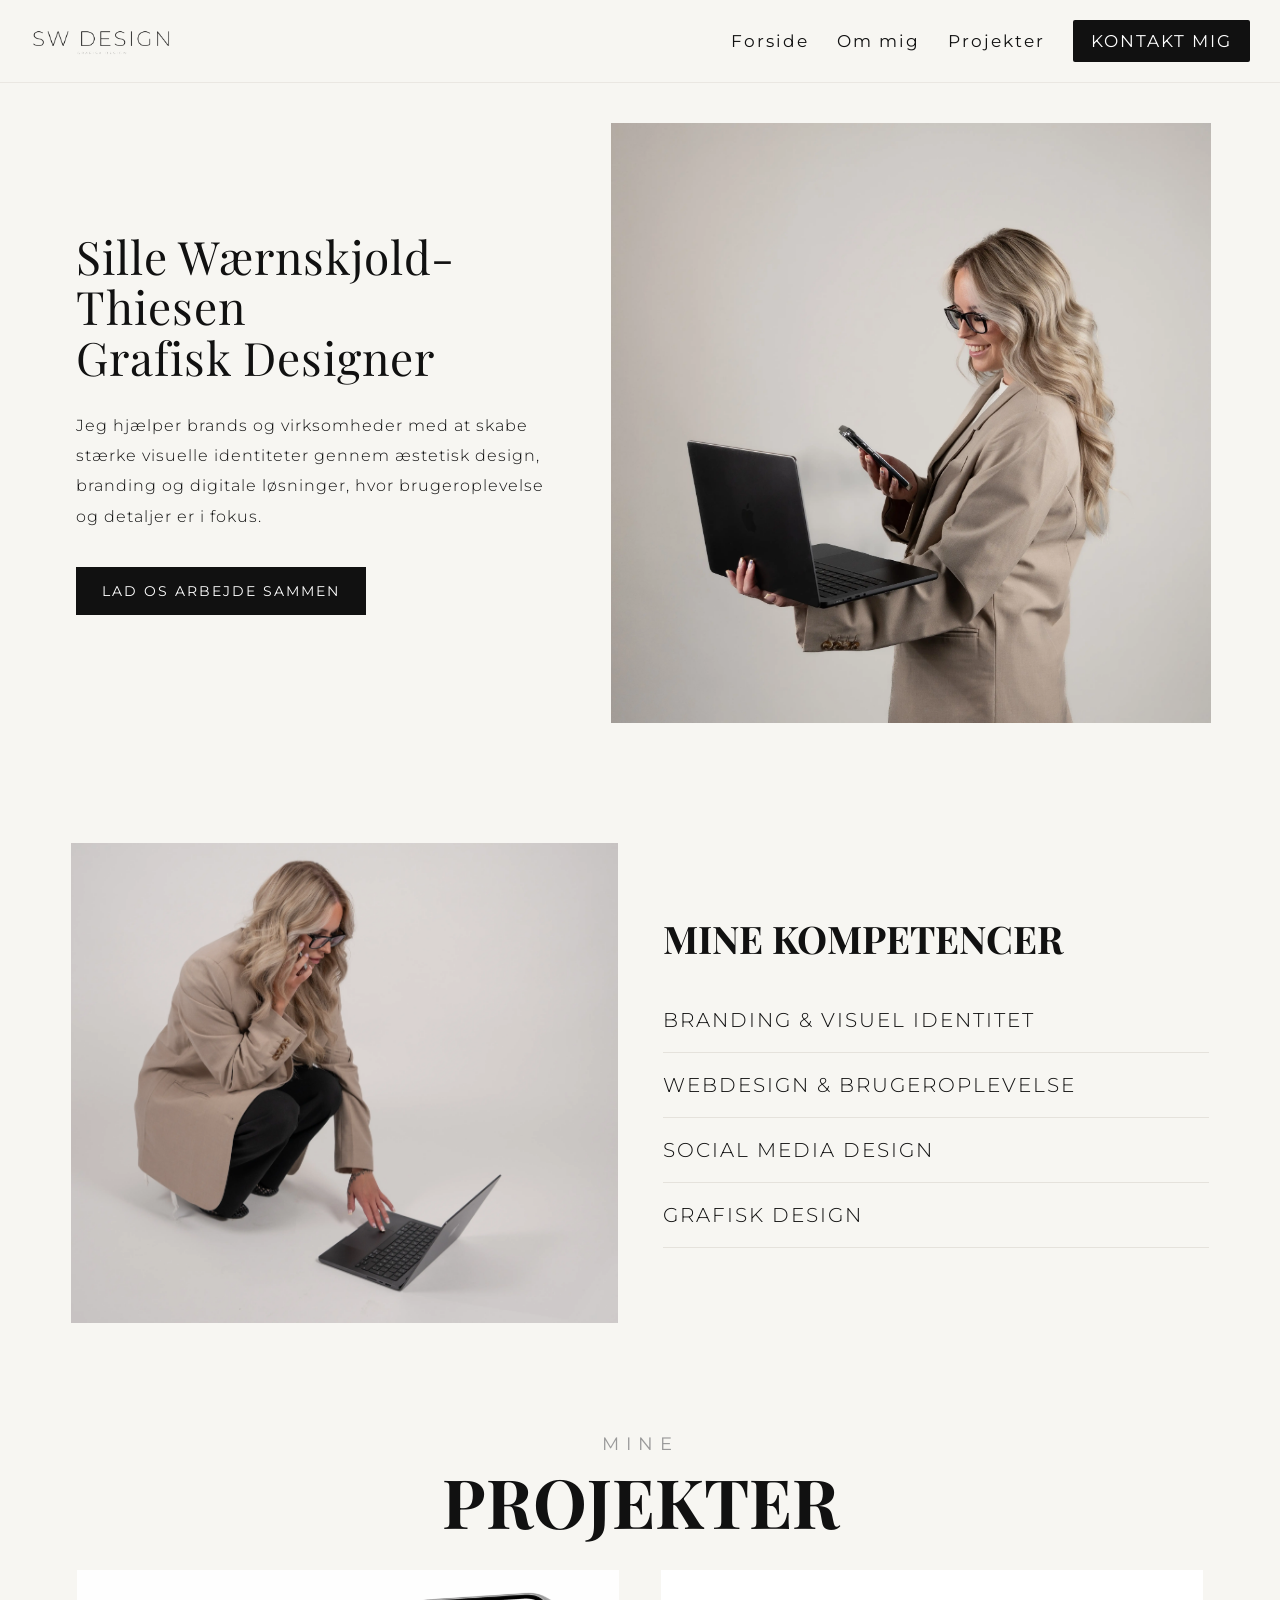
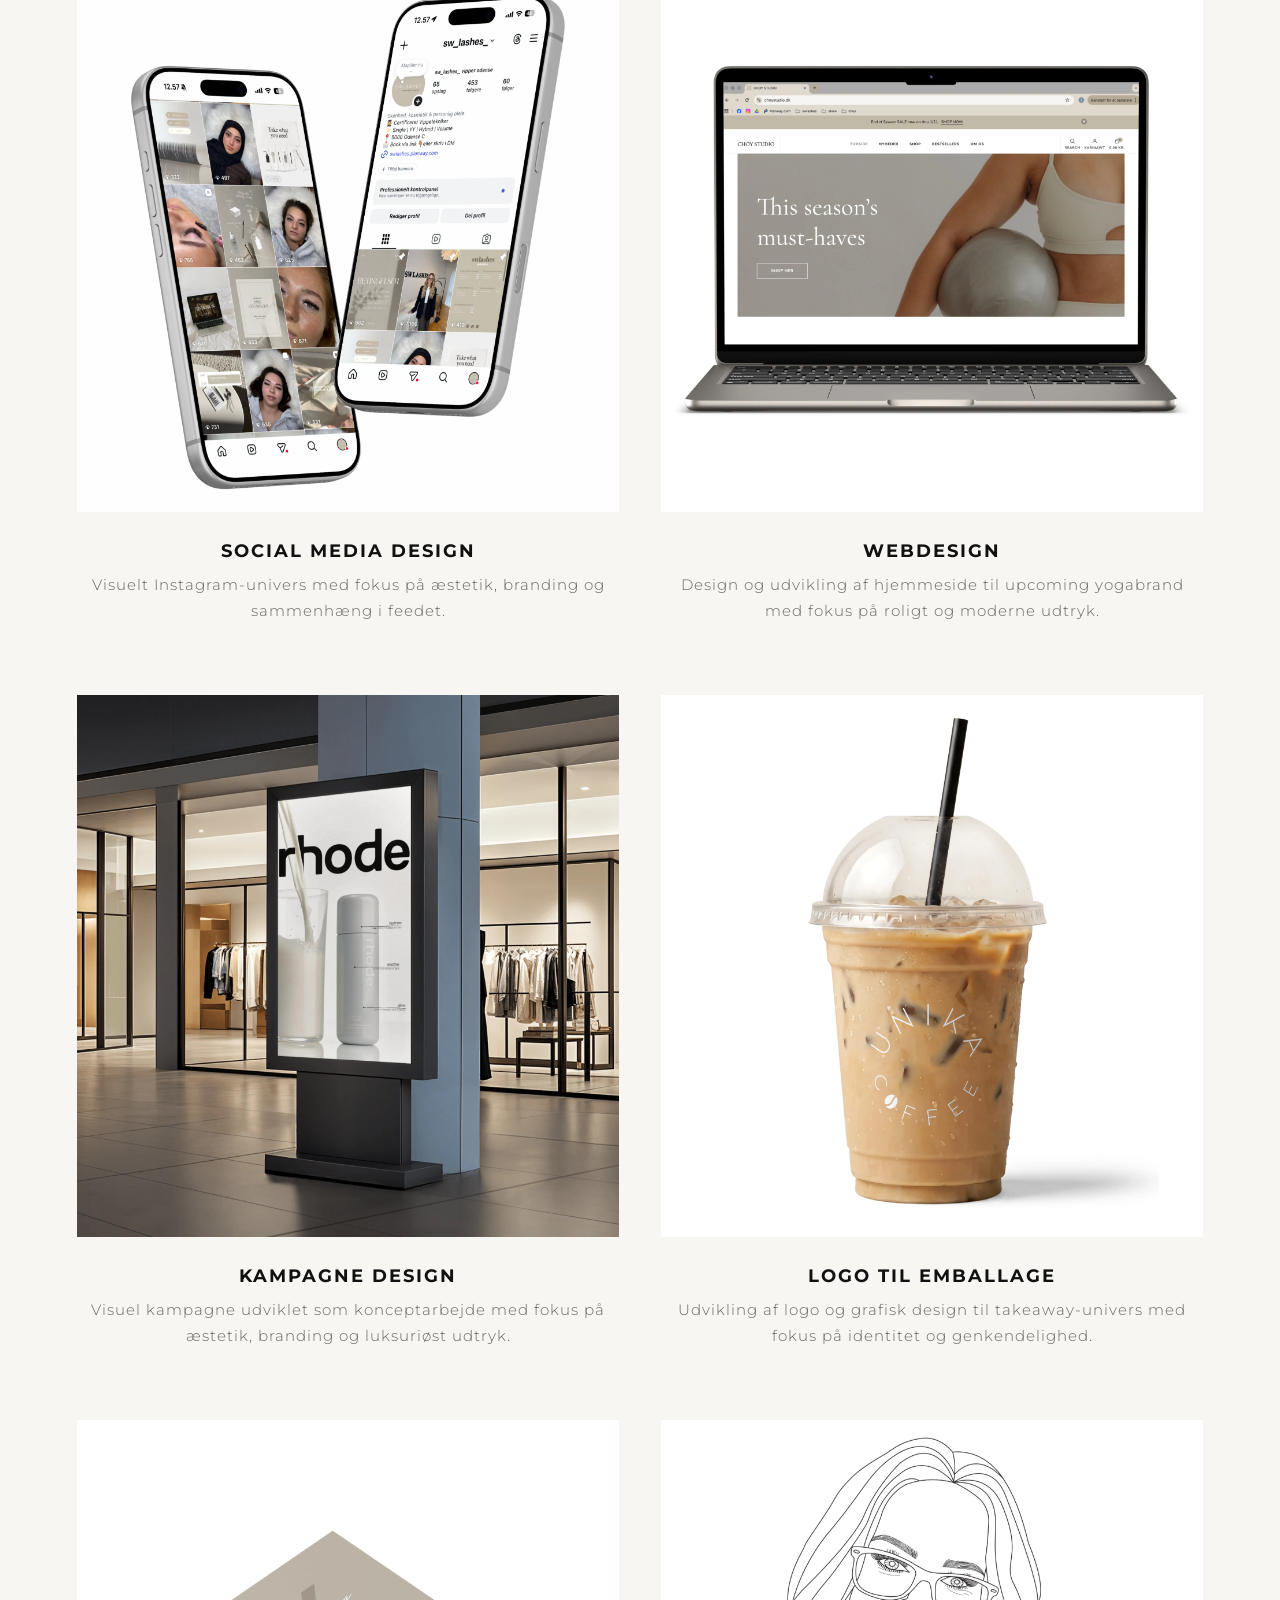
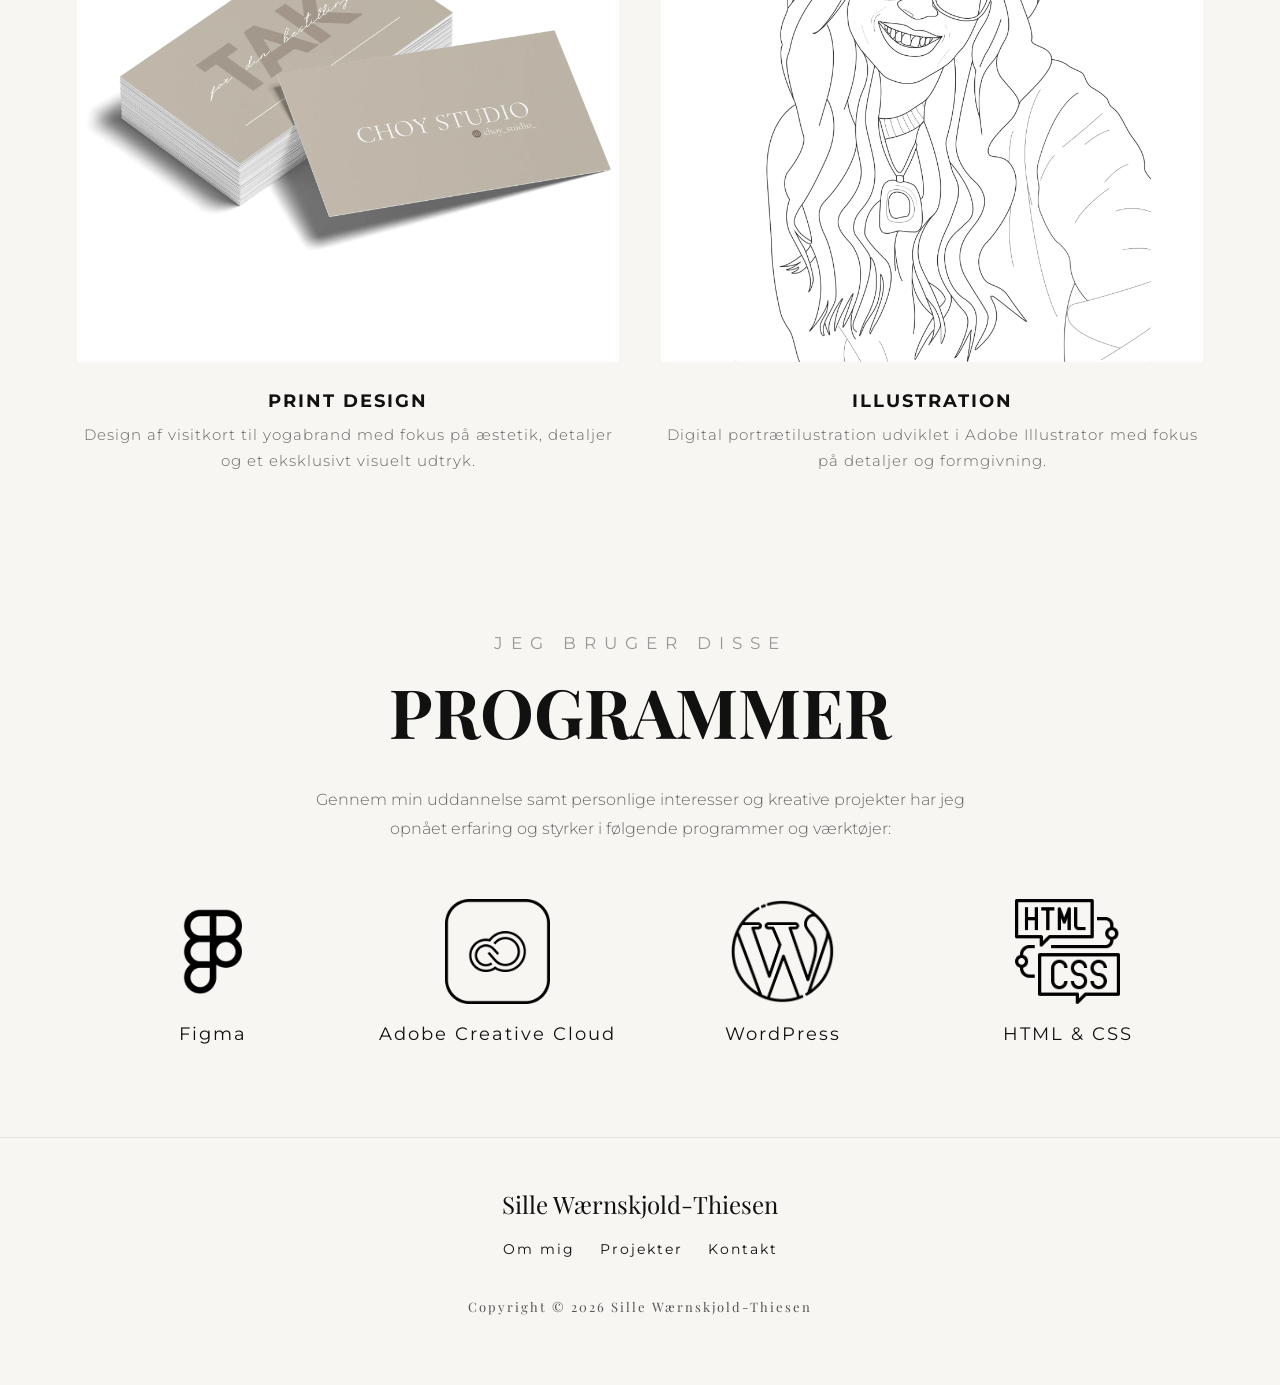
==== commit 7d9702af: "ret af main ret af main" ====
--- a/index.html
+++ b/index.html
@@ -4,7 +4,7 @@
   <head>
     <!--“UTF-8“ gør, at siden kan vise specialtegn korrekt.-->
     <meta charset="UTF-8" />
-    
+
     <meta name="viewport" content="width=device-width, initial-scale=1.0" />
 
     <!--------------------------------------->
@@ -27,7 +27,7 @@
     <!--------------------------------------->
     <!------------------CSS------------------>
     <!--------------------------------------->
-    <link rel="stylesheet" href="style.css?v=21"> 
+    <link rel="stylesheet" href="style.css?v=22" />
     <!-- Versionsnummer til CSS for at undgå cache-problemer -->
 
     <title>Forside | Sille Wærnskjold-Thiesen</title>
@@ -64,25 +64,18 @@
         <div class="hero-text">
           <h1>Sille Wærnskjold-Thiesen<br />Grafisk Designer</h1>
           <p>
-            Jeg hjælper brands og virksomheder med at skabe stærke 
-            visuelle identiteter gennem æstetisk design, branding 
-            og digitale løsninger, hvor brugeroplevelse og detaljer 
-            er i fokus.
+            Jeg hjælper brands og virksomheder med at skabe stærke visuelle
+            identiteter gennem æstetisk design, branding og digitale løsninger,
+            hvor brugeroplevelse og detaljer er i fokus.
           </p>
 
-            <!-- mailto: gør at der åbnes en mail til den mailadresse der står bagefter -->
-            <!-- ?subject= bruges til at tilføje en emnelinje automatisk i mailen. -->
-            <!-- %20 betyder mellemrum i URL’er -->
-          <a
-            href="mailto:sillewt@gmail.com?subject=Forespørgsel%20fra%20portfolio"
-            class="hero-btn"
-            >LAD OS ARBEJDE SAMMEN</a>
-        </div>
-      </section>
-
-    <!--------------------------------------->
-    <!-----------------INFO------------------>
-    <!--------------------------------------->
+          <a href="kontakt.html" class="hero-btn">LAD OS ARBEJDE SAMMEN</a>
+        </div>
+      </section>
+
+      <!--------------------------------------->
+      <!-----------------INFO------------------>
+      <!--------------------------------------->
       <section class="info">
         <div class="info-img"></div>
         <div class="info-text">
@@ -94,139 +87,137 @@
         </div>
       </section>
 
-    <!--------------------------------------->
-    <!---------------PROJEKTER--------------->
-    <!--------------------------------------->
+      <!--------------------------------------->
+      <!---------------PROJEKTER--------------->
+      <!--------------------------------------->
       <section id="projekter" class="projekter">
         <p class="overline">MINE</p>
         <h2>PROJEKTER</h2>
 
-    
         <div class="grid">
-            <!-- Projektkort bliver klikbart og sender brugeren videre til projektsiden -->
-            <a href="instasw.html" class="project-link">
-          <article class="project-card">
-            <img src="billeder/insta.webp" alt="Projekt 1" />
-            <div class="project-text">
-              <h3>Social Media Design</h3>
-              <p>
-                Visuelt Instagram-univers med fokus på æstetik, branding og
-                sammenhæng i feedet.
-              </p>
-            </div>
-          </article>
+          <!-- Projektkort bliver klikbart og sender brugeren videre til projektsiden -->
+          <a href="instasw.html" class="project-link">
+            <article class="project-card">
+              <img src="billeder/insta.webp" alt="Projekt 1" />
+              <div class="project-text">
+                <h3>Social Media Design</h3>
+                <p>
+                  Visuelt Instagram-univers med fokus på æstetik, branding og
+                  sammenhæng i feedet.
+                </p>
+              </div>
+            </article>
           </a>
 
           <a href="choy.html" class="project-link">
-          <article class="project-card">
-            <img src="billeder/choy.webp" alt="Projekt 2" />
-            <div class="project-text">
-              <h3>Webdesign</h3>
-              <p>
-                Design og udvikling af hjemmeside til upcoming yogabrand med
-                fokus på roligt og moderne udtryk.
-              </p>
-            </div>
-          </article>
+            <article class="project-card">
+              <img src="billeder/choy.webp" alt="Projekt 2" />
+              <div class="project-text">
+                <h3>Webdesign</h3>
+                <p>
+                  Design og udvikling af hjemmeside til upcoming yogabrand med
+                  fokus på roligt og moderne udtryk.
+                </p>
+              </div>
+            </article>
           </a>
 
           <a href="rhode.html" class="project-link">
-          <article class="project-card">
-            <img src="billeder/rhode.webp" alt="Projekt 3" />
-            <div class="project-text">
-              <h3>Kampagne Design</h3>
-              <p>
-                Visuel kampagne udviklet som konceptarbejde med fokus på
-                æstetik, branding og luksuriøst udtryk.
-              </p>
-            </div>
-          </article>
+            <article class="project-card">
+              <img src="billeder/rhode.webp" alt="Projekt 3" />
+              <div class="project-text">
+                <h3>Kampagne Design</h3>
+                <p>
+                  Visuel kampagne udviklet som konceptarbejde med fokus på
+                  æstetik, branding og luksuriøst udtryk.
+                </p>
+              </div>
+            </article>
           </a>
 
           <a href="unika.html" class="project-link">
-          <article class="project-card">
-            <img src="billeder/unika.webp" alt="Projekt 4" />
-            <div class="project-text">
-              <h3>Logo til emballage</h3>
-              <p>
-                Udvikling af logo og grafisk design til takeaway-univers med
-                fokus på identitet og genkendelighed.
-              </p>
-            </div>
-          </article>
+            <article class="project-card">
+              <img src="billeder/unika.webp" alt="Projekt 4" />
+              <div class="project-text">
+                <h3>Logo til emballage</h3>
+                <p>
+                  Udvikling af logo og grafisk design til takeaway-univers med
+                  fokus på identitet og genkendelighed.
+                </p>
+              </div>
+            </article>
           </a>
 
           <a href="visitkort.html" class="project-link">
-          <article class="project-card">
-            <img src="billeder/visitkort.webp?v=3" alt="Projekt 5" />
-            <div class="project-text">
-              <h3>Print Design</h3>
-              <p>
-                Design af visitkort til yogabrand med fokus på æstetik, detaljer og
-                et eksklusivt visuelt udtryk.
-              </p>
-            </div>
-          </article>
+            <article class="project-card">
+              <img src="billeder/visitkort.webp?v=3" alt="Projekt 5" />
+              <div class="project-text">
+                <h3>Print Design</h3>
+                <p>
+                  Design af visitkort til yogabrand med fokus på æstetik,
+                  detaljer og et eksklusivt visuelt udtryk.
+                </p>
+              </div>
+            </article>
           </a>
 
           <a href="pentool.html" class="project-link">
-          <article class="project-card">
-            <img src="billeder/pentool.webp" alt="Projekt 6" />
-            <div class="project-text">
-              <h3>Illustration</h3>
-              <p>
-                Digital portrætilustration udviklet i Adobe Illustrator med
-                fokus på detaljer og formgivning.
-              </p>
-            </div>
-          </article>
-          </a>
-        </div>
-      </section>
-
-    <!--------------------------------------->
-    <!--------------PROGRAMMER--------------->
-    <!--------------------------------------->
-<!-- Sektion der viser hvilke programmer og værktøjer jeg arbejder i -->
-<section class="programmer">
-
-  <!-- Lille overline -->
-  <p class="overline">JEG BRUGER DISSE</p>
-
-  <!-- Overskrift -->
-  <h2>PROGRAMMER</h2>
-
-   <!-- Beskrivende tekst -->
-  <p class="programmer-text">
-    Gennem min uddannelse samt personlige interesser og kreative projekter har jeg opnået erfaring og styrker i følgende programmer og værktøjer:
-  </p>
-
-  <!-- Grid med programmer -->
-  <div class="program-grid">
-
-    <!-- Programkort -->
-    <div class="program-card">
-      <img src="billeder/figma.webp" alt="Figma logo" />
-      <p>Figma</p>
-    </div>
-
-    <div class="program-card">
-      <img src="billeder/creativecloud.webp" alt="Creative Cloud logo" />
-      <p> Adobe Creative Cloud</p>
-    </div>
-
-    <div class="program-card">
-      <img src="billeder/wordpress.webp" alt="WordPress logo" />
-      <p>WordPress</p>
-    </div>
-
-    <div class="program-card">
-      <img src="billeder/coding.webp" alt="HTML og CSS logo" />
-      <p>HTML & CSS</p>
-    </div>
-
-  </div>
-</section>
+            <article class="project-card">
+              <img src="billeder/pentool.webp" alt="Projekt 6" />
+              <div class="project-text">
+                <h3>Illustration</h3>
+                <p>
+                  Digital portrætilustration udviklet i Adobe Illustrator med
+                  fokus på detaljer og formgivning.
+                </p>
+              </div>
+            </article>
+          </a>
+        </div>
+      </section>
+
+      <!--------------------------------------->
+      <!--------------PROGRAMMER--------------->
+      <!--------------------------------------->
+      <!-- Sektion der viser hvilke programmer og værktøjer jeg arbejder i -->
+      <section class="programmer">
+        <!-- Lille overline -->
+        <p class="overline">JEG BRUGER DISSE</p>
+
+        <!-- Overskrift -->
+        <h2>PROGRAMMER</h2>
+
+        <!-- Beskrivende tekst -->
+        <p class="programmer-text">
+          Gennem min uddannelse samt personlige interesser og kreative projekter
+          har jeg opnået erfaring og styrker i følgende programmer og værktøjer:
+        </p>
+
+        <!-- Grid med programmer -->
+        <div class="program-grid">
+          <!-- Programkort -->
+          <div class="program-card">
+            <img src="billeder/figma.webp" alt="Figma logo" />
+            <p>Figma</p>
+          </div>
+
+          <div class="program-card">
+            <img src="billeder/creativecloud.webp" alt="Creative Cloud logo" />
+            <p>Adobe Creative Cloud</p>
+          </div>
+
+          <div class="program-card">
+            <img src="billeder/wordpress.webp" alt="WordPress logo" />
+            <p>WordPress</p>
+          </div>
+
+          <div class="program-card">
+            <img src="billeder/coding.webp" alt="HTML og CSS logo" />
+            <p>HTML & CSS</p>
+          </div>
+        </div>
+      </section>
+    </main>
     <!--------------------------------------->
     <!-----------------FOOTER---------------->
     <!--------------------------------------->
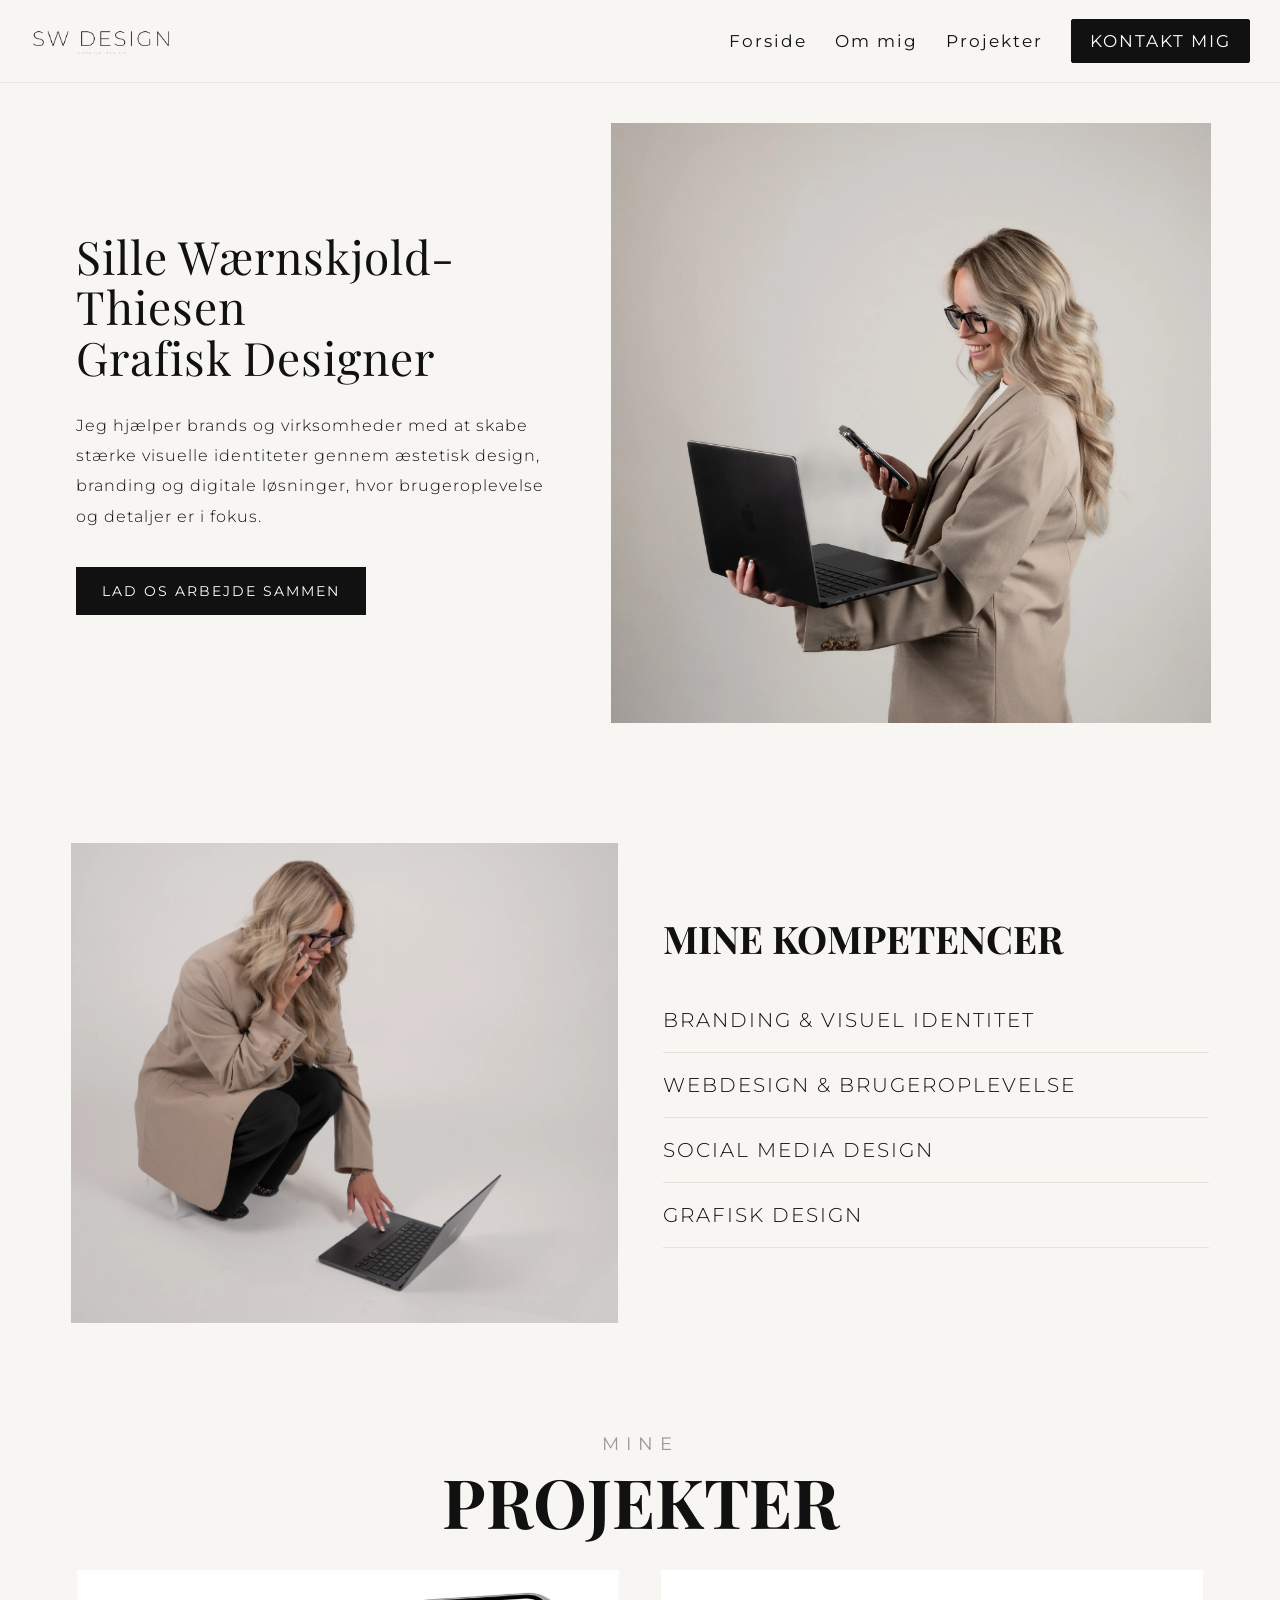
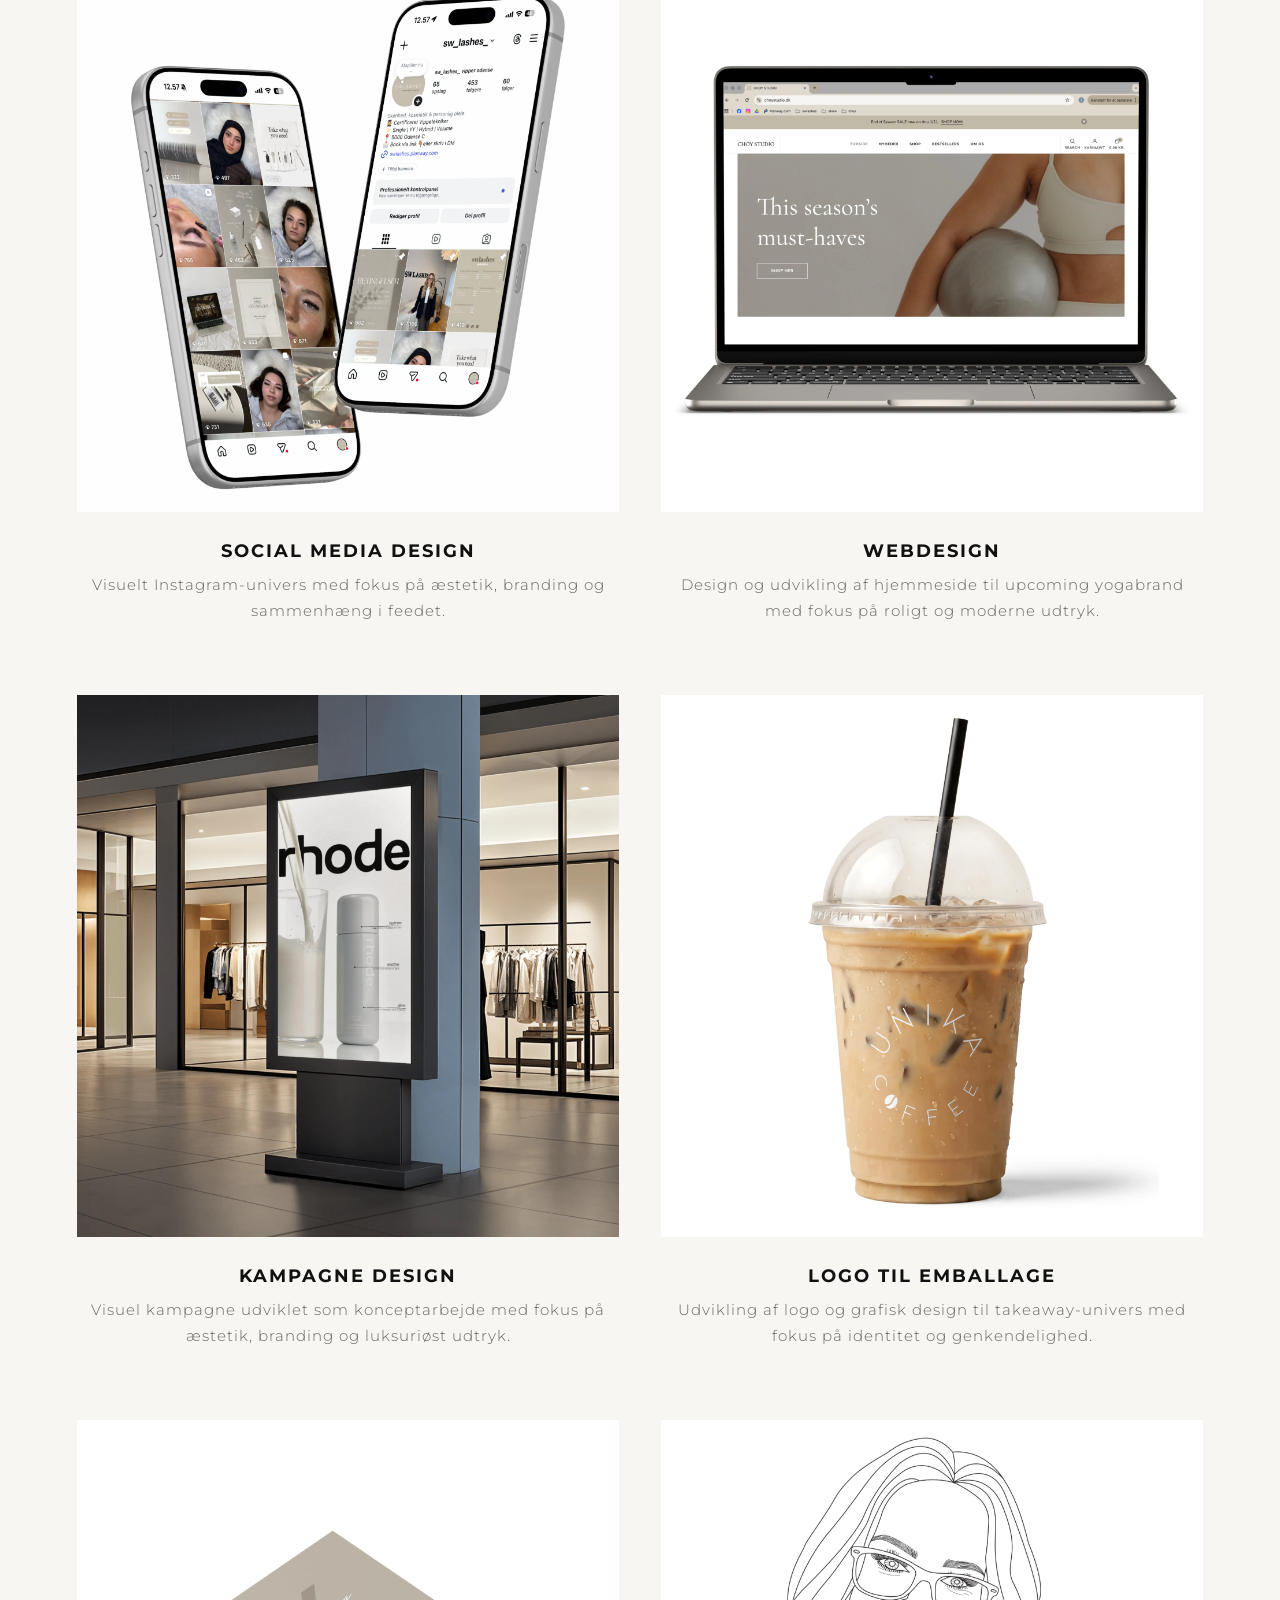
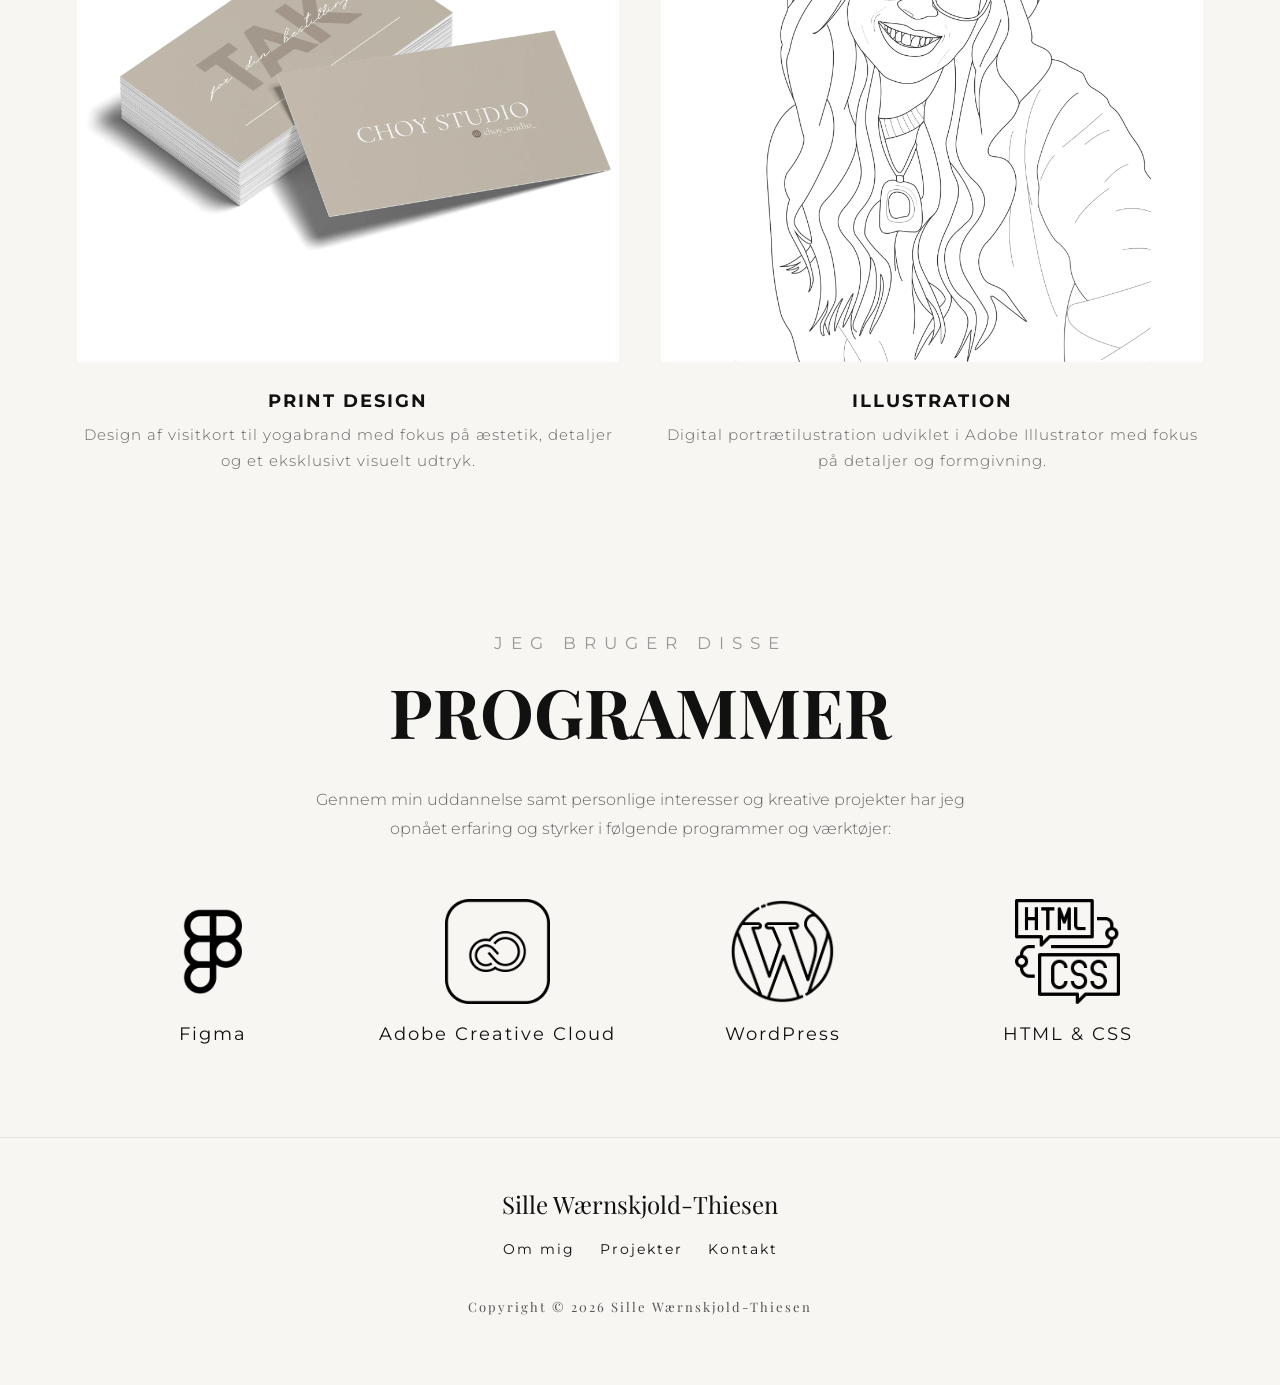
==== commit 4cb5aa5d: "hover knap navi" ====
--- a/index.html
+++ b/index.html
@@ -27,7 +27,7 @@
     <!--------------------------------------->
     <!------------------CSS------------------>
     <!--------------------------------------->
-    <link rel="stylesheet" href="style.css?v=22" />
+    <link rel="stylesheet" href="style.css?v=25" />
     <!-- Versionsnummer til CSS for at undgå cache-problemer -->
 
     <title>Forside | Sille Wærnskjold-Thiesen</title>
@@ -218,6 +218,7 @@
         </div>
       </section>
     </main>
+
     <!--------------------------------------->
     <!-----------------FOOTER---------------->
     <!--------------------------------------->
--- a/style.css
+++ b/style.css
@@ -371,7 +371,7 @@
 
 /* CONTENT */
 /* Kontaktoverskrift */
-.kontakt-content h2 {
+.kontakt-content h1 {
   font-family: "Playfair Display", serif;
   font-size: 48px;
   line-height: 1.1;
@@ -393,10 +393,10 @@
 }
 
 /* Små labels som Adresse, Mail, Telefonnummer */
-.kontakt-item h4 {
+.kontakt-item h2 {
   font-family: "Montserrat", sans-serif;
   font-size: 20px;
-  letter-spacing: 4px;
+  letter-spacing: 2px;
   text-transform: uppercase;
   margin-bottom: 6px;
 }
@@ -419,7 +419,7 @@
   color: #111; /* gør teksten sort */
   text-decoration: none; /* fjerner default underline */
 
-  border-bottom: 1px solid #111; /* din egen streg */
+  border-bottom: 1px solid #111;
   padding-bottom: 6px;
 }
 
@@ -467,7 +467,7 @@
 }
 
 /* Navn/underoverskrift */
-.about-text h3 {
+.about-text h2 {
   font-family: "Montserrat", sans-serif;
   font-size: 35px;
   font-weight: 400;
@@ -479,7 +479,7 @@
   font-size: 14px;
   font-weight: 300;
   letter-spacing: 1px;
-  line-height: 1.8;
+  line-height: 1.9;
   margin-bottom: 22px;
 }
 
@@ -859,6 +859,7 @@
     background-color: #111;
     color: #fff;
     padding: 11px 18px;
+    border: 1px solid #111;
     border-radius: 2px;
     letter-spacing: 2px;
   }
@@ -867,6 +868,7 @@
   .nav a:last-child:hover {
     background-color: #cfc4b6;
     color: #111;
+    border: 1px solid #111;
   }
 
   /* Fjerner underline-effekten fra CTA-knappen */
@@ -982,8 +984,8 @@
   }
 
   /* kontakt mig overskrift*/
-  .kontakt-content h2 {
-    font-size: 52px;
+  .kontakt-content h1 {
+    font-size: 80px;
     margin-bottom: 28px;
   }
 
@@ -1012,9 +1014,9 @@
   }
 
   /* Styling af overskrifter som Adresse, Mail og Telefonnummer */
-  .kontakt-item h4 {
+  .kontakt-item h2 {
     font-size: 13px;
-    letter-spacing: 4px;
+    letter-spacing: 2px;
     margin-bottom: 10px;
   }
 
